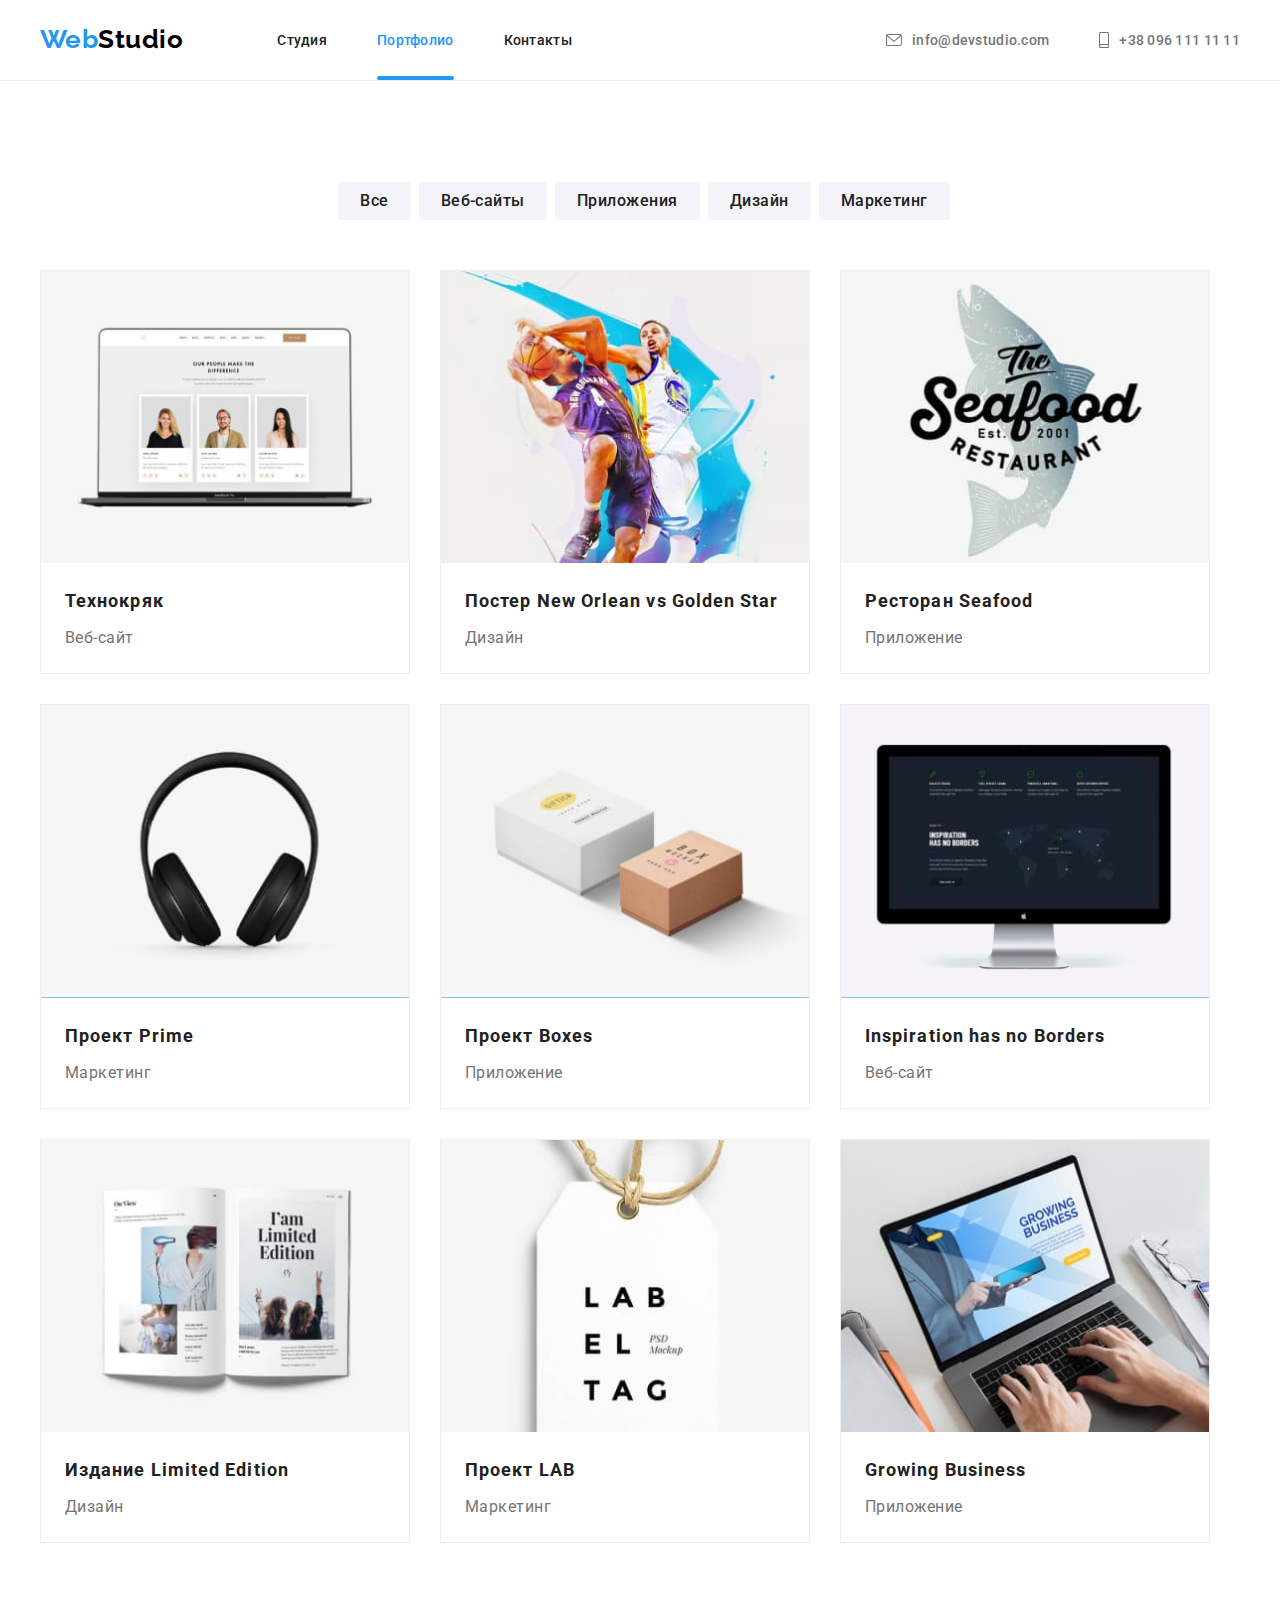
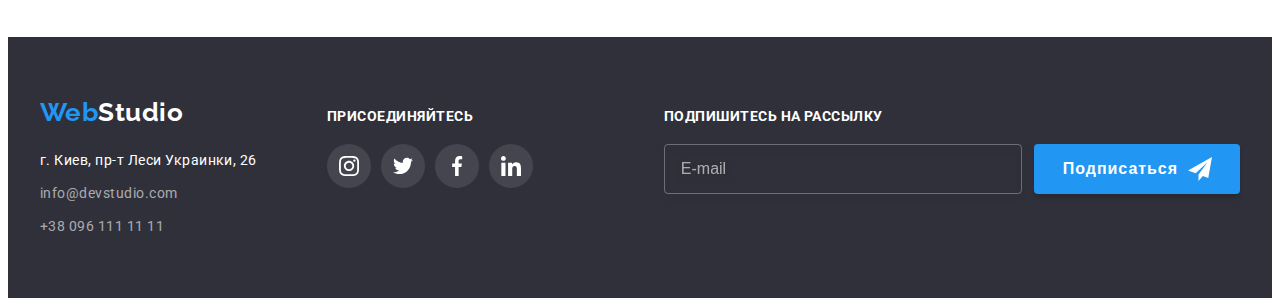
==== portfolio.html @ e5c1ce28 "Добавляют структуру из д/з 6" ====
<!DOCTYPE html>
<html lang="ru">
<head>
    <meta charset="UTF-8">
    <meta http-equiv="X-UA-Compatible" content="IE=edge">
    <meta name="viewport" content="width=device-width, initial-scale=1.0">
    <title>Портфолио</title>
    <link rel="preconnect" href="https://fonts.googleapis.com">
    <link rel="preconnect" href="https://fonts.gstatic.com" crossorigin>
    <link href="https://fonts.googleapis.com/css2?family=Raleway:wght@700&family=Roboto:wght@400;500;700;900&display=swap"
        rel="stylesheet">
    <link rel="stylesheet" href="https://cdnjs.cloudflare.com/ajax/libs/modern-normalize/1.1.0/modern-normalize.min.css"
        integrity="sha512-wpPYUAdjBVSE4KJnH1VR1HeZfpl1ub8YT/NKx4PuQ5NmX2tKuGu6U/JRp5y+Y8XG2tV+wKQpNHVUX03MfMFn9Q=="
        crossorigin="anonymous" referrerpolicy="no-referrer" />
    <link rel="stylesheet" href="./css/styles.css">   
</head>
<body>
    <!--Шапка Сайта-->
    <header class="page-header">
        <div class="container main-nav">
            <nav class="main-nav-list">
                <div class="logo-header-box"><a href="index.html" class="logo">Web<span
                            class="logo-header">Studio</span></a></div>
                <ul class="site-nav list">
                    <li class="item"><a href="./index.html" class="link">Студия</a></li>
                    <li class="item"><a href="./portfolio.html" class="link current">Портфолио</a></li>
                    <li class="item"><a href="#" class="link">Контакты</a></li>
                </ul>
            </nav>
                <ul class="header-contacts list">
                    <li class="item"><a href="mailto:info@devstudio.com" class="link">
                            <svg class="header-contacts-icon" width="16" height="12">
                                <use href="./images/icons.svg#icon-envelope"></use>
                            </svg>info@devstudio.com</a>
                    </li>
                    <li class="item"><a href="tel:+380961111111" class="link">
                            <svg class="header-contacts-icon" width="10" height="16">
                                <use href="./images/icons.svg#icon-smartphone"></use>
                            </svg>+38 096 111 11 11</a>
                    </li>
                </ul>
        </div>
    </header>
    <main>
        
        <section class="section potfolio">
            <div class="container">
                <h1 class="visually-hidden">Портфолио</h1>
                <!-- Фильтр -->
                <h2 class="visually-hidden" >Фильтр</h2>
                    <ul class="filters-list list">
                        <li class="item"><button type="button"  class="button primary">Все</button></li>
                        <li class="item"><button type="button"  class="button primary">Веб-сайты</button></li>
                        <li class="item"><button type="button"  class="button primary">Приложения</button></li>
                        <li class="item"><button type="button"  class="button primary">Дизайн</button></li>
                        <li class="item"><button type="button"  class="button primary">Маркетинг</button></li>
                    </ul>
                <!--Деятельность-->       
                <h2 class="activities-title visually-hidden">Направления деятельности</h2>
                    <ul class="activities-list list">
                    <li class="activities-item">
                        <a class="activities-item-link">
                            <div class="activities-wrap">
                                <img class="activities-item-img" src="./images/portfo1.jpg" 
                                    alt="Ноутбук с изображением троих людей" width="370">
                                <p class="activities-top-text">Технокряк это современная площадка распространения коронавируса. Компании используют эту платформу для цифрового
                                    шпионажа и атак на защищённые сервера конкурентов.</p>
                            </div>
                            <div class="item-box">
                                <h3 class="activities-item-title">Технокряк</h3>
                                <p class="activities-item-text">Веб-сайт</p>
                            </div>
                        </a>
                    </li>
                    <li class="activities-item">
                        <a class="activities-item-link">
                            <div class="activities-wrap">
                                <img class="activities-item-img" src="./images/portfo2.jpg" 
                                alt="Два игрока баскетбола" width="370">
                                <p class="activities-top-text">Технокряк это современная площадка распространения коронавируса. Компании используют эту платформу для цифрового
                                    шпионажа и атак на защищённые сервера конкурентов.</p>
                            </div>
                            <div class="item-box">
                                <h3 class="activities-item-title">Постер <span lang="en">New Orlean vs Golden Star</span></h3>
                                <p class="activities-item-text">Дизайн</p>
                            </div>
                        </a>
                    </li>
                    <li class="activities-item">
                        <a class="activities-item-link">
                            <div class="activities-wrap">
                                <img class="activities-item-img" src="./images/portfo3.jpg" 
                                alt="Логотип рыбного ресторана" width="370">
                                <p class="activities-top-text">Технокряк это современная площадка распространения коронавируса. Компании используют эту платформу для цифрового
                                    шпионажа и атак на защищённые сервера конкурентов.</p>
                            </div>
                            <div class="item-box">
                                <h3 class="activities-item-title">Ресторан <span lang="en">Seafood</span></h3>
                                <p class="activities-item-text">Приложение</p>
                            </div>
                        </a>
                    </li>
                    <li class="activities-item">
                        <a class="activities-item-link">
                            <div class="activities-wrap">
                                <img class="activities-item-img" src="./images/portfo4.jpg" 
                                alt="Наушники" width="370">
                                <p class="activities-top-text">Технокряк это современная площадка распространения коронавируса. Компании используют эту платформу для цифрового
                                    шпионажа и атак на защищённые сервера конкурентов.</p>
                            </div>
                            <div class="item-box">
                                <h3 class="activities-item-title">Проект <span lang="en">Prime</span></h3>
                                <p class="activities-item-text">Маркетинг</p>
                            </div>
                        </a>
                    </li>
                    <li class="activities-item">
                        <a class="activities-item-link">
                            <div class="activities-wrap">
                                <img class="activities-item-img" src="./images/portfo5.jpg" 
                                alt="Две коробки на столе" width="370">
                                <p class="activities-top-text">Технокряк это современная площадка распространения коронавируса. Компании используют эту платформу для цифрового
                                    шпионажа и атак на защищённые сервера конкурентов.</p>
                            </div>
                        <div class="item-box">
                            <h3 class="activities-item-title">Проект <span lang="en">Boxes</span></h3>
                                <p class="activities-item-text">Приложение</p>
                            </div>
                        </a>
                    </li>
                    <li class="activities-item">
                        <a class="activities-item-link">
                            <div class="activities-wrap">
                                <img class="activities-item-img" src="./images/portfo6.jpg" 
                                alt="Страничка сайта на мониторе" width="370">
                                <p class="activities-top-text">Технокряк это современная площадка распространения коронавируса. Компании используют эту платформу для цифрового
                                    шпионажа и атак на защищённые сервера конкурентов.</p>
                            </div>
                            <div class="item-box">
                                <h3 class="activities-item-title" lang="en">Inspiration has no Borders</h3>
                                <p class="activities-item-text">Веб-сайт</p>
                            </div>
                        </a>
                    </li>
                    <li class="activities-item">
                        <a class="activities-item-link">
                            <div class="activities-wrap">
                                <img class="activities-item-img" src="./images/portfo7.jpg" 
                                alt="Журнал в развороте" width="370">
                                <p class="activities-top-text">Технокряк это современная площадка распространения коронавируса. Компании используют эту платформу для цифрового
                                    шпионажа и атак на защищённые сервера конкурентов.</p>
                            </div>
                            <div class="item-box">
                                <h3 class="activities-item-title">Издание <span lang="en">Limited Edition</span></h3>
                                <p class="activities-item-text">Дизайн</p>
                            </div>
                        </a>
                    </li>
                    <li class="activities-item">
                        <a class="activities-item-link">
                            <div class="activities-wrap">
                                <img class="activities-item-img" src="./images/portfo8.jpg" 
                                alt="Изображение бирки с надписью" width="370">
                                <p class="activities-top-text">Технокряк это современная площадка распространения коронавируса. Компании используют эту платформу для цифрового
                                    шпионажа и атак на защищённые сервера конкурентов.</p>
                            </div>
                            <div class="item-box">
                                <h3 class="activities-item-title">Проект <span lang="en">LAB</span></h3>
                                <p class="activities-item-text">Маркетинг</p>
                            </div>
                        </a>
                    </li>
                    <li class="activities-item">
                        <a class="activities-item-link">
                            <div class="activities-wrap">
                                <img class="activities-item-img" src="./images/portfo9.jpg" 
                                alt="Ноутбук с картинкой рекламы приложения" width="370">
                                <p class="activities-top-text">Технокряк это современная площадка распространения коронавируса. Компании используют эту платформу для цифрового
                                    шпионажа и атак на защищённые сервера конкурентов.</p>
                            </div>
                            <div class="item-box">
                                <h3 class="activities-item-title" lang="en">Growing Business</h3>
                                <p class="activities-item-text">Приложение</p>
                            </div>
                        </a>
                    </li>        
                </ul>
            </div>
        </section>
    </main>
        <!--Подвал-->
            <footer class="footer">
                <div class="footer container">
                    <div class="footer-addres">
                        <div class="logo-footer-box">
                            <a href="./index.html" class="logo" lang="en">Web<span class="logo-footer">Studio</span></a>
                        </div>
                        <address class="addres-list">
                            <ul class="footer-contacts-list list">
                                <li class="footer-contacts-item">
                                    <a href="https://goo.gl/maps/nZHNvtM2P8FYW9ou6" class="contacts address" target="_blank"
                                        rel="noopener noreferrer">г. Киев, пр-т Леси Украинки, 26</a>
                                </li>
                                <li class="footer-contacts-item">
                                    <a href="mailto:info@devstudio.com" class="contacts link">info@devstudio.com</a>
                                </li>
                                <li class="footer-contacts-item">
                                    <a href="tel:+380961111111" class="contacts link">+38 096 111 11 11 </a>
                                </li>
                            </ul>
                        </address>
                    </div>
                    <div class="footer-socials">
                        <h3 class="footer-socials-title">присоединяйтесь</h3>
                        <ul class="footer-socials-list list">
                            <li class="footer-socials-item"><a href="" class="footer-socials-link">
                                    <svg class="footer-socials-icon" width="20" height="20">
                                        <use href="./images/icons.svg#icon-instagram"></use>
                                    </svg></a>
                            </li>
                            <li class="footer-socials-item"><a href="" class="footer-socials-link">
                                    <svg class="footer-socials-icon" width="20" height="20">
                                        <use href="./images/icons.svg#icon-twitter"></use>
                                    </svg></a>
                            </li>
                            <li class="footer-socials-item"><a href="" class="footer-socials-link">
                                    <svg class="footer-socials-icon" width="20" height="20">
                                        <use href="./images/icons.svg#icon-facebook"></use>
                                    </svg></a>
                            </li>
                            <li class="footer-socials-item"><a href="" class="footer-socials-link">
                                    <svg class="footer-socials-icon" width="20" height="20">
                                        <use href="./images/icons.svg#icon-linkedin"></use>
                                    </svg></a>
                            </li>            
                        </ul>
                    </div>
                    <!-- Подписка на рассылку -->
                    <form class="subscribe-form">
                        <b class="subscribe-title">Подпишитесь на рассылку</b>
                        <div class="subscribe-input-wrap">
                            <input type="email" name="subscribe-mail" class="subscribe-input" required id="subscribe-mail"
                                placeholder="E-mail">
                            <button type="submit" class="subscribe-submit">Подписаться
                                <svg class="subscribe-icon" width="24" height="24">
                                    <use href="./images/icons.svg#icon-icon-send"></use>
                                </svg>
                            </button>
                        </div>
                    </form>
                </div>           
            </footer>
        <script src="./js/modal.js"></script>
    </body>
    
    </html>
---- css/styles.css ----
:root {
  --primary-text-color: #757575;
  --secondary-text-color: #ffffff;
  --title-text-color: #212121;
  --akcent-text-color: #2196f3;
  --background-color-btn: #f5f4fa;
  --background-color-body: #ffffff;
  --background-color-hero: #c4c4c4;
  --background-color-footer: #2f303a;
  --background-color-wrap: rgba(33, 150, 243, 0.9);
  --socials-icons-color: #afb1b8;
  --team-card-shadows: 0px 1px 3px rgba(0, 0, 0, 0.12),
    0px 1px 1px rgba(0, 0, 0, 0.14), 0px 2px 1px rgba(0, 0, 0, 0.2);
  --filters-button-shadows: 0px 3px 1px rgba(0, 0, 0, 0.1),
    0px 1px 2px rgba(0, 0, 0, 0.08), 0px 2px 2px rgba(0, 0, 0, 0.12);
  --activities-card-shadows: 0px 4px 4px rgba(0, 0, 0, 0.25);
  --transition: 250ms cubic-bezier(0.4, 0, 0.2, 1);
}

p,
h1,
h2,
h3,
h4,
h5,
h6 {
  margin: 0;
}
ul {
  margin: 0;
  padding: 0;
}
img {
  display: block;
  max-width: 100%;
  height: auto;
}

/* ---------------Студия-------------- */
body {
  background-color: var(--background-color-body);
  color: var(--primary-text-color);
  font-family: "Roboto", sans-serif;
  letter-spacing: 0.03em;
  padding-top: 80px;
}

.list {
  list-style: none;
  padding: 0;
  margin: 0;
}
a {
  text-decoration: none;
}
.container {
  width: 1200px;
  padding-left: 15px;
  padding-right: 15px;
  margin-left: auto;
  margin-right: auto;
  /* outline: 2px solid red; */
}
.visually-hidden {
  position: absolute;
  white-space: nowrap;
  width: 1px;
  height: 1px;
  overflow: hidden;
  border: 0;
  padding: 0;
  clip: rect(0 0 0 0);
  clip-path: inset(50%);
  margin: -1px;
}

.button {
  display: inline-block;
  border: none;
  cursor: pointer;
  border-radius: 4px;
  text-align: center;
}

/* --------------Logo style------------- */
.logo {
  color: var(--akcent-text-color);
  font-family: "Raleway", sans-serif;
  font-weight: 700;
  font-size: 26px;
  line-height: calc(31 / 26);
}
.logo-header {
  color: rgba(0, 0, 0, 1);
}
.logo-footer {
  background-color: var(--background-color-footer);
  color: rgba(255, 255, 255, 1);
}

/*-------------- Header --------------*/
.page-header {
  position: fixed;
  width: 100%;
  top: 0;
  left: 0;
  min-height: 80px;
  background-color: var(--background-color-body);
  border-bottom-width: 1px;
  border-bottom-style: solid;
  border-bottom-color: #ececec;
  z-index: 99;
}
.logo-header-box {
  margin-right: auto;
  padding-top: 24px;
  padding-bottom: 25px;
}
/*-------------- Main-nav --------------*/
.main-nav-list {
  display: flex;
  margin-right: auto;
}
.main-nav {
  display: flex;
}

/*-------------- Site nav --------------*/
.site-nav {
  display: flex;
  margin-left: 94px;
}
/* .site-nav .item:not(:last-child) {
  margin-right: 50px;} */
.site-nav .item + .item {
  margin-left: 50px;
}
.site-nav .link {
  display: block;
  padding-top: 32px;
  padding-bottom: 32px;

  font-weight: 500;
  font-size: 14px;
  line-height: calc(16 / 14);
  letter-spacing: 0.02em;
  color: var(--title-text-color);

  transition: color var(--transition);
}

/*-------------- Contacts --------------*/
.header-contacts .link {
  display: flex;
  align-items: center;
  font-weight: 500;
  font-size: 14px;
  line-height: calc(16 / 14);
  letter-spacing: 0.02em;
  color: var(--primary-text-color);
  background-color: var(--background-color-body);

  transition: color var(--transition);
}
.link.current {
  color: var(--akcent-text-color);
  position: relative;
}
.current::after {
  content: "";
  width: 100%;
  height: 4px;
  position: absolute;
  background-color: var(--akcent-text-color);
  left: 0;
  bottom: 0;
  border-radius: 2px;

  transition: background-color var(--transition);
}

.header-contacts {
  display: flex;
  margin-left: auto;
  padding-top: 32px;
  padding-bottom: 32px;

  text-decoration: none;
}
.header-contacts .item + .item {
  margin-left: 50px;
}
.header-contacts-icon {
  display: flex;
  justify-content: center;
  fill: currentColor;
  margin-right: 10px;
}

.link:hover,
.link:focus {
  color: var(--akcent-text-color);
}

/*---------------- Hero ----------------*/
.hero.section {
  max-width: 1600px;
  min-height: 600px;
  margin-right: auto;
  margin-left: auto;
  padding-top: 200px;
  padding-bottom: 200px;
  background-image: linear-gradient(
      rgba(47, 48, 58, 0.4),
      rgba(47, 48, 58, 0.4)
    ),
    url("../images/hero.jpg");
  background-repeat: no-repeat;
  background-position: center;
  background-size: cover;
  background-color: var(--background-color-hero);
  text-align: center;
}
.hero-title {
  margin-top: 0;
  margin-bottom: 30px;
  font-weight: 900;
  font-size: 44px;
  line-height: calc(60 / 44);
  letter-spacing: 0.06em;
  text-transform: uppercase;
  color: var(--secondary-text-color);
}
.button.secondary {
  padding: 10px 32px;
  font-family: inherit;
  font-weight: 700;
  font-size: 16px;
  line-height: calc(30 / 16);
  letter-spacing: 0.06em;
  color: var(--secondary-text-color);
  background-color: var(--akcent-text-color);

  transition: color var(--transition), background-color var(--transition);
}

/*---------------- Button ----------------*/

.button.secondary:hover,
.button.secondary:focus {
  color: var(--secondary-text-color);
  background-color: #188ce8;
}

/*------------- Section ------------*/
.section {
  padding-top: 94px;
  padding-bottom: 94px;
  margin-left: auto;
  margin-right: auto;
}
.section.no-padding {
  padding-top: 0;
  padding-bottom: 0;
}
.section-title {
  margin-top: 0;
  margin-bottom: 50px;

  font-weight: 700;
  font-size: 36px;
  line-height: calc(42 / 36);
  text-align: center;
  color: var(--title-text-color);
}

/*------------------ Features -------------*/
.section.feature {
  padding-bottom: 0;
}
.feature-list {
  display: flex;
  flex-wrap: wrap;
  margin-top: 0;
}
.feature-item {
  width: 270px;
}
.feature-icon {
  display: flex;
  width: 270px;
  height: 120px;
  align-items: center;
  justify-content: center;
  background-color: var(--background-color-btn);
  margin-bottom: 30px;
}

/* .feature-list .item:not(:last-child) {
  margin-right: 30px;} */
.feature-list .feature-item + .feature-item {
  margin-left: 30px;
}
.feature-item-title {
  font-weight: 700;
  font-size: 14px;
  line-height: calc(16 / 14);
  text-transform: uppercase;
  color: var(--title-text-color);
}
.feature-item-text {
  padding-top: 10px;

  font-size: 14px;
  line-height: calc(24 / 14);
  color: var(--primary-text-color);
}

/*------------------- Work -----------------*/
.work-list {
  display: flex;
  flex-wrap: wrap;
}
.work-list .item {
  width: 370px;
  position: relative;
}
/* .work-list .item:not(:last-child) {
  margin-right: 30px;} */
.work-list .item + .item {
  margin-left: 30px;
}
.work-label {
  position: absolute;
  width: 100%;
  left: 0;
  bottom: 0;
  font-weight: 700;
  font-size: 14px;
  line-height: calc(16 / 14);
  text-align: center;
  text-transform: uppercase;
  padding-top: 27px;
  padding-bottom: 27px;

  color: var(--secondary-text-color);
  background-color: rgba(47, 48, 58, 0.8);
}
/*------------------- Team -----------------*/
.team.section {
  background-color: var(--background-color-btn);
}
.team-list {
  display: flex;
}
.team-item-title {
  margin-bottom: 10px;

  font-weight: 500;
  font-size: 16px;
  line-height: calc(19 / 16);
  text-align: center;
  color: var(--title-text-color);
}
.team-item-text {
  margin-bottom: 16px;
  font-size: 16px;
  line-height: calc(19 / 16);
  text-align: center;
  color: var(--primary-text-color);
}
.team-list .item {
  width: 270px;

  background-color: var(--background-color-body);
}
.team-list .item + .item {
  margin-left: 30px;
}
.item-content {
  padding-top: 30px;
  padding-bottom: 30px;
  box-shadow: var(--team-card-shadows);
  border-radius: 0px 0px 4px 4px;
}
.team-socials-list {
  display: flex;
  justify-content: center;
}
.team-socials-link {
  width: 44px;
  height: 44px;
  background-color: var(--background-color-body);
  border-radius: 50%;
  display: flex;
  align-items: center;
  justify-content: center;
  color: var(--socials-icons-color);

  transition: color var(--transition), background-color var(--transition);
}
.team-socials-icon {
  fill: currentColor;
}

.team-socials-link:hover,
.team-socials-link:focus {
  background-color: var(--akcent-text-color);
  color: var(--secondary-text-color);
}

.team-socials-item + .team-socials-item {
  margin-left: 10px;
}

/*----------------- Customers -------------*/
.customers-list {
  display: flex;
  justify-content: center;
  fill: var(--socials-icons-color);
}
.customers-link {
  width: 170px;
  height: 92px;
  box-sizing: border-box;
  border-radius: 4px;
  display: flex;
  align-items: center;
  justify-content: center;
  border: 1px solid var(--socials-icons-color);
  color: var(--socials-icons-color);

  transition: color var(--transition), border var(--transition);
}
.customers-icon {
  fill: currentColor;
}
.customers-link:hover,
.customers-link:focus {
  color: var(--akcent-text-color);
  border-color: var(--akcent-text-color);
}
.customers-item:not(:last-child) {
  margin-right: 30px;
}

/*------------------ Footer ---------------*/
.footer {
  margin-right: auto;
  margin-left: auto;
  background-color: var(--background-color-footer);
}
.footer.container {
  display: flex;
  align-items: baseline;
  padding-top: 60px;
  padding-bottom: 60px;
}
.logo-footer-box {
  margin-bottom: 20px;
}
.footer-contacts-list {
  display: flex;
  flex-direction: column;
  margin-right: auto;
  font-style: normal;
  font-size: 14px;
  line-height: calc(24 / 14);
  text-decoration: none;
}
.footer-contacts-item:not(:last-child) {
  margin-bottom: 9px;
}
.contacts.address {
  color: var(--secondary-text-color);
}
.contacts.link {
  transition: color var(--transition);
}
.contacts {
  color: rgba(255, 255, 255, 0.6);
}

/*---------------Footer socials-----------------*/

.footer-socials {
  flex-direction: column;
  align-items: center;
  justify-content: center;
  margin-left: 70px;
}
.footer-socials-title {
  font-weight: 700;
  font-size: 14px;
  line-height: calc(16 / 14);
  text-transform: uppercase;
  color: var(--secondary-text-color);
  margin-bottom: 20px;
}
.footer-socials-list {
  display: flex;
  align-items: center;
  justify-content: center;
}
.footer-socials-link {
  width: 44px;
  height: 44px;
  background-color: rgba(255, 255, 255, 0.1);
  border-radius: 50%;
  display: flex;
  align-items: center;
  justify-content: center;

  transition: background-color var(--transition);
}
.footer-socials-icon {
  fill: var(--secondary-text-color);
}
.footer-socials-link:hover,
.footer-socials-link:focus {
  background-color: var(--akcent-text-color);
}
.footer-socials-item:not(:last-child) {
  margin-right: 10px;
}
/*---------------Footer subscribe-----------------*/
.subscribe-form {
  margin-left: auto;
}
.subscribe-title {
  display: flex;
  font-weight: 700;
  font-size: 14px;
  line-height: calc(16 / 14);
  text-transform: uppercase;
  color: var(--secondary-text-color);
  margin-bottom: 20px;
}
.subscribe-input-wrap {
  display: flex;
  flex-direction: row;
}
.subscribe-input {
  width: 358px;
  height: 50px;
  font-size: 16px;
  line-height: calc(20 / 16);
  color: rgba(255, 255, 255, 0.6);
  background-color: transparent;
  border: 1px solid rgba(255, 255, 255, 0.3);
  box-sizing: border-box;
  filter: drop-shadow(0px 4px 4px rgba(0, 0, 0, 0.15));
  border-radius: 4px;
  outline: none;
  padding: 15px 16px;
  transition: border-color var(--transition);
}
.subscribe-input:focus {
  border-color: var(--akcent-text-color);
}
.subscribe-input::placeholder {
  font-size: 16px;
  line-height: calc(20 / 16);
  color: rgba(255, 255, 255, 0.6);
}
.subscribe-submit {
  display: flex;
  flex-direction: row;
  padding: 10px 28px 10px 29px;
  height: 50px;
  font-weight: 700;
  font-size: 16px;
  line-height: calc(30 / 16);
  letter-spacing: 0.06em;
  color: var(--secondary-text-color);
  background-color: var(--akcent-text-color);
  box-shadow: 0px 4px 4px rgba(0, 0, 0, 0.15);
  border: none;
  border-radius: 4px;
  margin-left: 12px;
  cursor: pointer;
  transition: background-color var(--transition);
  align-items: center;
  text-align: center;
}
.subscribe-submit:hover,
.subscribe-submit:focus {
  background-color: #188ce8;
}
.subscribe-icon {
  margin-left: 10px;
}

/*-------------- Модальное окно ---------------*/
.backdrop {
  width: 100vw;
  height: 100vh;
  background-color: rgba(0, 0, 0, 0.2);
  position: fixed;
  top: 0;
  opacity: 1;
  transition: opacity 500ms, visibility 500ms;
}
.is-hidden {
  opacity: 0;
  pointer-events: none;
  visibility: hidden;
}
.backdrop.is-hidden .modal {
  transform: rotate(-300deg) scale(0.5);
}
.modal {
  width: 528px;
  min-height: 581px;
  background-color: var(--background-color-body);
  box-shadow: 0px 1px 3px rgba(0, 0, 0, 0.12), 0px 1px 1px rgba(0, 0, 0, 0.14),
    0px 2px 1px rgba(0, 0, 0, 0.2);
  border-radius: 4px;
  padding: 40px;
  position: absolute;
  top: 50%;
  left: 50%;
  transform: translate(-50%, -50%) rotate(0) scale(1);
  transition: transform 500ms;
}
.modal-close-btn {
  display: flex;
  top: 8px;
  right: 8px;
  width: 30px;
  height: 30px;
  border-radius: 50%;
  border: 1px solid rgba(0, 0, 0, 0.1);
  box-sizing: border-box;
  padding: 0;
  background-color: var(--background-color-body);
  position: absolute;
  justify-content: center;
  align-items: center;
  cursor: pointer;
  transition: color var(--transition);
}
.modal-close-svg {
  transition: fill var(--transition);
}
.modal-close-svg:hover,
.modal-close-svg:hover {
  fill: var(--akcent-text-color);
}
.modal-title {
  font-weight: 700;
  font-size: 20px;
  line-height: calc(23 / 20);
  text-align: center;
  margin-bottom: 12px;

  color: var(--title-text-color);
}

.modal-input-wrap {
  position: relative;
}
.form-field {
  margin-bottom: 10px;
}
.modal-input {
  width: 100%;
  height: 40px;
  left: 576px;
  top: 450px;
  padding-left: 30px;
  outline: none;
  border: 1px solid rgba(33, 33, 33, 0.2);
  box-sizing: border-box;
  border-radius: 4px;
  cursor: pointer;
  transition: border-color var(--transition);
}
.modal-input:focus,
.modal-text:focus {
  border-color: var(--akcent-text-color);
}
.modal-input:focus + .modal-icon {
  fill: var(--akcent-text-color);
}
.modal-icon {
  position: absolute;
  left: 12px;
  top: 50%;
  transform: translateY(-50%);
  transition: color var(--transition);
}
.modal-label {
  font-size: 12px;
  line-height: calc(14 / 12);
  letter-spacing: 0.01em;
  margin-bottom: 4px;
  display: block;

  color: var(--primary-text-color);
}
.modal-text {
  width: 100%;
  height: 138px;
  border: 1px solid rgba(33, 33, 33, 0.2);
  box-sizing: border-box;
  border-radius: 4px;
  padding: 12px 16px;
  font-size: 12px;
  line-height: calc(14 / 12);
  letter-spacing: 0.01em;
  color: rgba(117, 117, 117, 0.5);
  resize: none;
  outline: none;
  cursor: pointer;
  transition: border-color var(--transition);
}
.modal-text::placeholder {
  font-size: 12px;
  line-height: calc(14 / 12);
  letter-spacing: 0.01em;
  color: rgba(117, 117, 117, 0.5);
}
.modal-checkbox-text-content {
  display: flex;
  margin-bottom: 30px;
}

.modal-checkbox-text {
  font-size: 14px;
  line-height: calc(24 / 14);
  color: var(--primary-text-color);
  display: flex;
  align-items: center;
  justify-content: center;
}
.modal-checkbox-text span {
  width: 16px;
  height: 15px;
  border: 2px solid var(--title-text-color);
  border-radius: 2px;
  margin-right: 7px;
  display: flex;
  align-items: center;
  justify-content: center;
}
.modal-checkbox-icon {
  fill: transparent;
}
.modal-checkbox:checked + .modal-checkbox-text span {
  background-color: var(--akcent-text-color);
  border: none;
}
.modal-checkbox:checked + .modal-checkbox-text svg {
  fill: var(--secondary-text-color);
}
.modal-checkbox-link {
  font-size: 14px;
  line-height: calc(24 / 14);
  color: var(--akcent-text-color);
  text-decoration: underline;
  display: flex;
  align-items: center;
  justify-content: center;
}

.modal-submit {
  display: block;
  font-weight: 700;
  font-size: 16px;
  line-height: calc(30 / 16);
  letter-spacing: 0.06em;
  padding: 10px 55px;
  color: var(--secondary-text-color);
  background: var(--akcent-text-color);
  box-shadow: 0px 4px 4px rgba(0, 0, 0, 0.15);
  border: none;
  border-radius: 4px;
  margin-right: auto;
  margin-left: auto;
  cursor: pointer;
  text-align: center;
  transition: background-color var(--transition);
}
.modal-submit:hover,
.modal-submit:focus {
  background-color: #188ce8;
}

/*---------------- Портфолио ------------------*/

/*----------------- Фильтры -------------------*/
.filters-list {
  display: flex;
  margin-bottom: 50px;
  margin-left: auto;
  margin-right: auto;
  justify-content: center;
}
.filters-list .item {
  display: flex;
  margin-left: 8px;
}

.button.primary {
  padding: 6px 22px;
  font-family: inherit;
  font-weight: 500;
  font-size: 16px;
  line-height: calc(26 / 16);
  letter-spacing: 0.03em;
  background-color: var(--background-color-btn);
  color: var(--title-text-color);

  transition: color var(--transition), background-color var(--transition),
    box-shadow var(--transition);
}
.button.primary:hover,
.button.primary:focus {
  background-color: var(--akcent-text-color);
  color: var(--secondary-text-color);
  box-shadow: var(--filters-button-shadows);
}
/*--------- Направления деятельности --------*/
.activities-list {
  display: flex;
  flex-wrap: wrap;
}
.activities-list .activities-item {
  width: 370px;
  margin-right: 30px;
  margin-bottom: 30px;
  background: #ffffff;
  border: 1px solid #eeeeee;
  box-sizing: border-box;
}
.activities-list .activities-item:nth-child(3n) {
  margin-right: 0;
}
.activities-list .activities-item:nth-last-child(-n + 3) {
  margin-bottom: 0;
}
/* ---------Альтернатива обнуления --------*/
/* .activities-list .item:not(:nth-child(3n)) {
  margin-right: 30px;
}
.activities-list .item:not(:nth-last-child(-n + 3)) {
  margin-bottom: 30px;
} */
.activities-item-link {
  display: block;

  transition: box-shadow var(--transition);
}
.activities-wrap {
  position: relative;
  overflow: hidden;
}
.activities-top-text {
  position: absolute;
  left: 0;
  bottom: 0;
  font-size: 18px;
  line-height: calc(28 / 18);
  padding: 63px 24px;
  color: var(--secondary-text-color);
  background-color: var(--background-color-wrap);

  height: 100%;
  transform: translateY(100%);
  transition: transform 250ms linear;
}
.activities-item-link:hover .activities-top-text {
  transform: translateY(0%);
}

.activities-item-link:hover,
.activities-item-link:focus {
  box-shadow: var(--activities-card-shadows);
}
.activities-item-title {
  margin-bottom: 4px;

  font-weight: 700;
  font-size: 18px;
  line-height: calc(36 / 18);
  letter-spacing: 0.06em;
  color: var(--title-text-color);
}
.activities-item-text {
  font-size: 16px;
  line-height: calc(30 / 16);
  color: var(--primary-text-color);
}
.item-box {
  padding: 20px 24px;
}
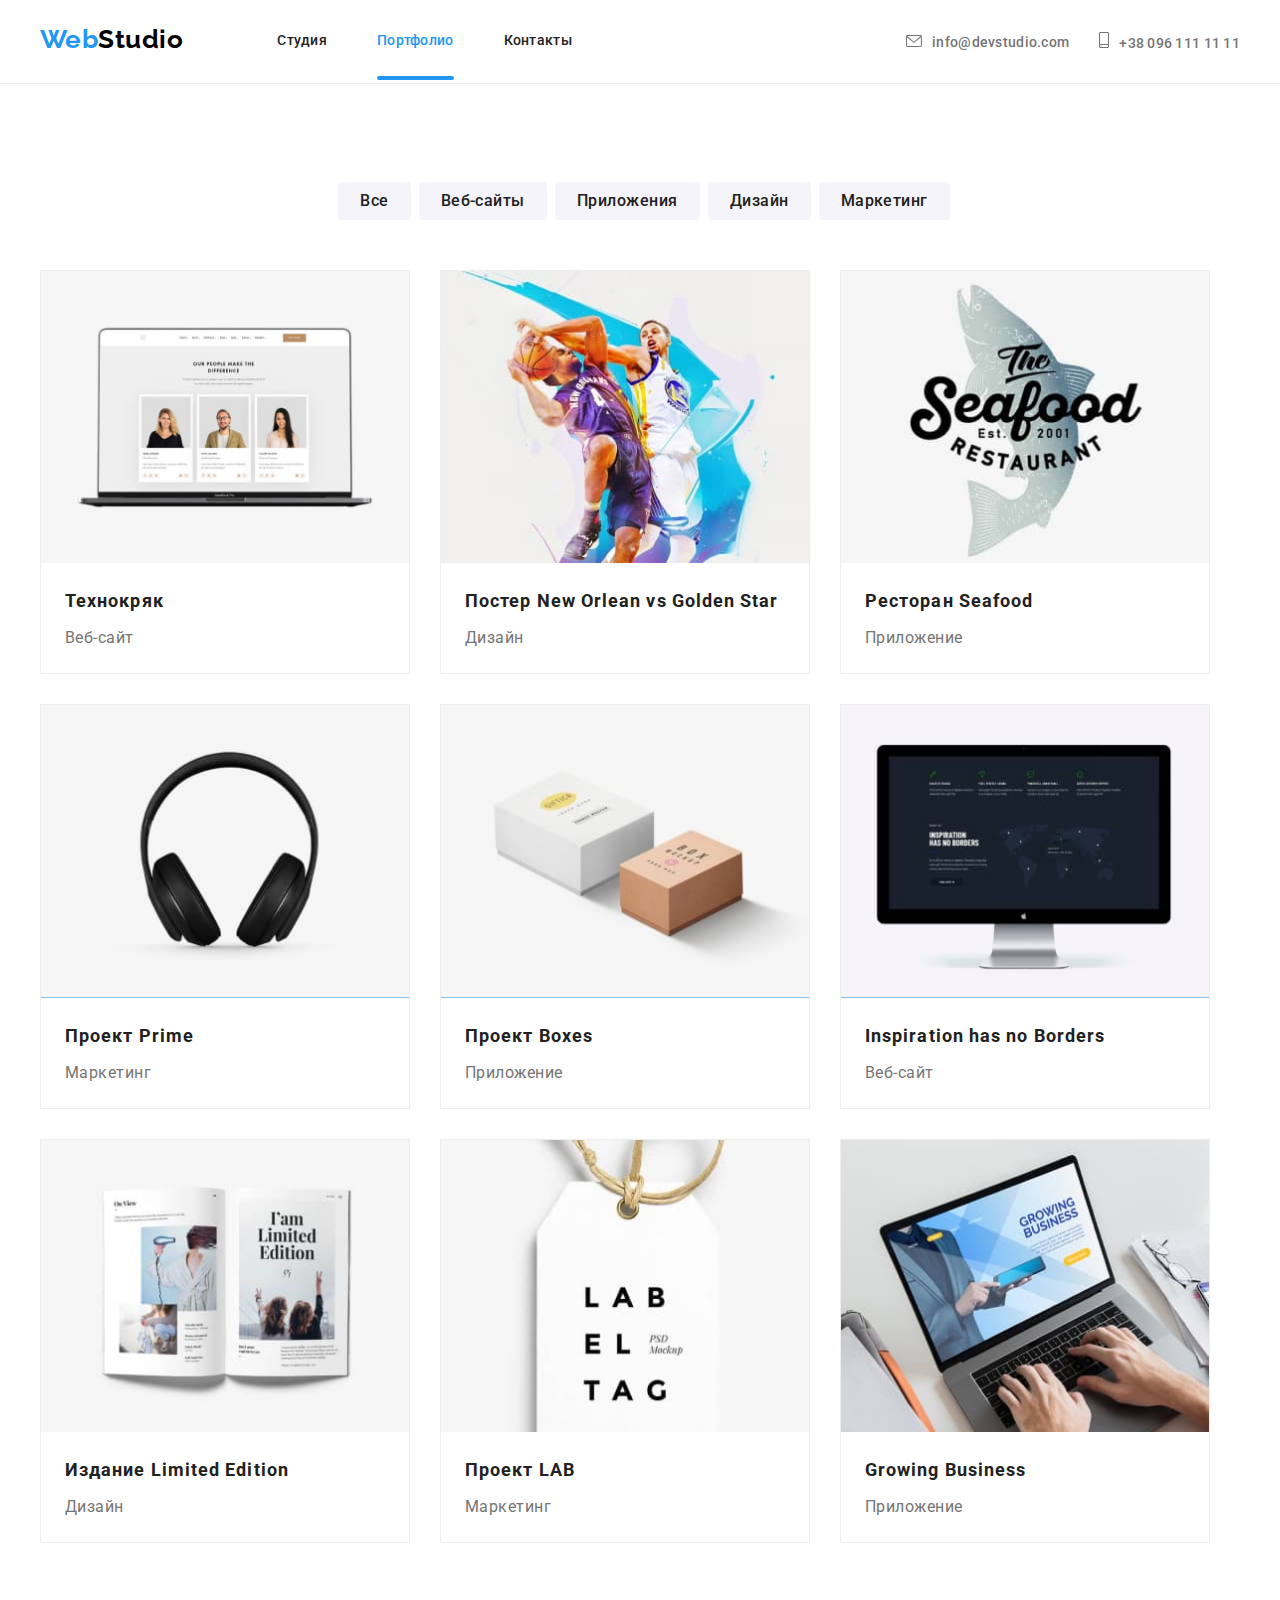
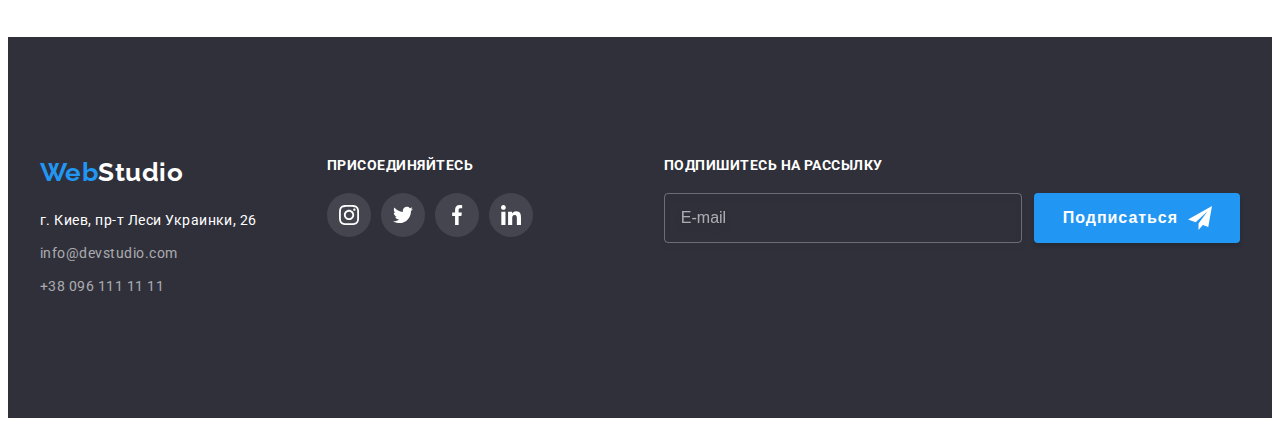
==== commit 08d31877: "Добавляет разметку по БЭМ" ====
--- a/portfolio.html
+++ b/portfolio.html
@@ -12,33 +12,33 @@
     <link rel="stylesheet" href="https://cdnjs.cloudflare.com/ajax/libs/modern-normalize/1.1.0/modern-normalize.min.css"
         integrity="sha512-wpPYUAdjBVSE4KJnH1VR1HeZfpl1ub8YT/NKx4PuQ5NmX2tKuGu6U/JRp5y+Y8XG2tV+wKQpNHVUX03MfMFn9Q=="
         crossorigin="anonymous" referrerpolicy="no-referrer" />
-    <link rel="stylesheet" href="./css/styles.css">   
+    <link rel="stylesheet" href="./css/main.css">
 </head>
 <body>
     <!--Шапка Сайта-->
     <header class="page-header">
-        <div class="container main-nav">
-            <nav class="main-nav-list">
-                <div class="logo-header-box"><a href="index.html" class="logo">Web<span
-                            class="logo-header">Studio</span></a></div>
-                <ul class="site-nav list">
-                    <li class="item"><a href="./index.html" class="link">Студия</a></li>
-                    <li class="item"><a href="./portfolio.html" class="link current">Портфолио</a></li>
-                    <li class="item"><a href="#" class="link">Контакты</a></li>
+        <div class="container header">
+            <nav class="nav">
+                <div class="logo"><a href="index.html" class="logo__item">Web<span class="logo__black">Studio</span></a>
+                </div>
+                <ul class="nav-list">
+                    <li class="nav__item"><a href="./index.html" class="nav__link">Студия</a></li>
+                    <li class="nav__item"><a href="./portfolio.html" class="nav__link current">Портфолио</a></li>
+                    <li class="nav__item"><a href="#" class="nav__link">Контакты</a></li>
                 </ul>
             </nav>
-                <ul class="header-contacts list">
-                    <li class="item"><a href="mailto:info@devstudio.com" class="link">
-                            <svg class="header-contacts-icon" width="16" height="12">
-                                <use href="./images/icons.svg#icon-envelope"></use>
-                            </svg>info@devstudio.com</a>
-                    </li>
-                    <li class="item"><a href="tel:+380961111111" class="link">
-                            <svg class="header-contacts-icon" width="10" height="16">
-                                <use href="./images/icons.svg#icon-smartphone"></use>
-                            </svg>+38 096 111 11 11</a>
-                    </li>
-                </ul>
+            <ul class="contacts">
+                <li class="contacts__item"><a href="mailto:info@devstudio.com" class="contacts__link">
+                        <svg class="contacts__icon" width="16" height="12">
+                            <use href="./images/icons.svg#icon-envelope"></use>
+                        </svg>info@devstudio.com</a>
+                </li>
+                <li class="contacts__item"><a href="tel:+380961111111" class="contacts__link">
+                        <svg class="contacts__icon" width="10" height="16">
+                            <use href="./images/icons.svg#icon-smartphone"></use>
+                        </svg>+38 096 111 11 11</a>
+                </li>
+            </ul>
         </div>
     </header>
     <main>
@@ -48,139 +48,139 @@
                 <h1 class="visually-hidden">Портфолио</h1>
                 <!-- Фильтр -->
                 <h2 class="visually-hidden" >Фильтр</h2>
-                    <ul class="filters-list list">
-                        <li class="item"><button type="button"  class="button primary">Все</button></li>
-                        <li class="item"><button type="button"  class="button primary">Веб-сайты</button></li>
-                        <li class="item"><button type="button"  class="button primary">Приложения</button></li>
-                        <li class="item"><button type="button"  class="button primary">Дизайн</button></li>
-                        <li class="item"><button type="button"  class="button primary">Маркетинг</button></li>
+                    <ul class="filters-list">
+                        <li class="filters-list__item"><button type="button"  class="button primary">Все</button></li>
+                        <li class="filters-list__item"><button type="button"  class="button primary">Веб-сайты</button></li>
+                        <li class="filters-list__item"><button type="button"  class="button primary">Приложения</button></li>
+                        <li class="filters-list__item"><button type="button"  class="button primary">Дизайн</button></li>
+                        <li class="filters-list__item"><button type="button"  class="button primary">Маркетинг</button></li>
                     </ul>
                 <!--Деятельность-->       
-                <h2 class="activities-title visually-hidden">Направления деятельности</h2>
-                    <ul class="activities-list list">
-                    <li class="activities-item">
-                        <a class="activities-item-link">
-                            <div class="activities-wrap">
-                                <img class="activities-item-img" src="./images/portfo1.jpg" 
+                <h2 class="products-title visually-hidden">Направления деятельности</h2>
+                    <ul class="products-list">
+                    <li class="products-item">
+                        <a class="products-item__link">
+                            <div class="products-item__wrap">
+                                <img class="products-item__img" src="./images/portfo1.jpg" 
                                     alt="Ноутбук с изображением троих людей" width="370">
-                                <p class="activities-top-text">Технокряк это современная площадка распространения коронавируса. Компании используют эту платформу для цифрового
-                                    шпионажа и атак на защищённые сервера конкурентов.</p>
-                            </div>
-                            <div class="item-box">
-                                <h3 class="activities-item-title">Технокряк</h3>
-                                <p class="activities-item-text">Веб-сайт</p>
-                            </div>
-                        </a>
-                    </li>
-                    <li class="activities-item">
-                        <a class="activities-item-link">
-                            <div class="activities-wrap">
-                                <img class="activities-item-img" src="./images/portfo2.jpg" 
+                                <p class="products-item__article">Технокряк это современная площадка распространения коронавируса. Компании используют эту платформу для цифрового
+                                    шпионажа и атак на защищённые сервера конкурентов.</p>
+                            </div>
+                            <div class="products-item__box">
+                                <h3 class="products-item__title">Технокряк</h3>
+                                <p class="products-item__text">Веб-сайт</p>
+                            </div>
+                        </a>
+                    </li>
+                    <li class="products-item">
+                        <a class="products-item__link">
+                            <div class="products-item__wrap">
+                                <img class="products-item__img" src="./images/portfo2.jpg" 
                                 alt="Два игрока баскетбола" width="370">
-                                <p class="activities-top-text">Технокряк это современная площадка распространения коронавируса. Компании используют эту платформу для цифрового
-                                    шпионажа и атак на защищённые сервера конкурентов.</p>
-                            </div>
-                            <div class="item-box">
-                                <h3 class="activities-item-title">Постер <span lang="en">New Orlean vs Golden Star</span></h3>
-                                <p class="activities-item-text">Дизайн</p>
-                            </div>
-                        </a>
-                    </li>
-                    <li class="activities-item">
-                        <a class="activities-item-link">
-                            <div class="activities-wrap">
-                                <img class="activities-item-img" src="./images/portfo3.jpg" 
+                                <p class="products-item__article">Технокряк это современная площадка распространения коронавируса. Компании используют эту платформу для цифрового
+                                    шпионажа и атак на защищённые сервера конкурентов.</p>
+                            </div>
+                            <div class="products-item__box">
+                                <h3 class="products-item__title">Постер <span lang="en">New Orlean vs Golden Star</span></h3>
+                                <p class="products-item__text">Дизайн</p>
+                            </div>
+                        </a>
+                    </li>
+                    <li class="products-item">
+                        <a class="products-item__link">
+                            <div class="products-item__wrap">
+                                <img class="products-item__img" src="./images/portfo3.jpg" 
                                 alt="Логотип рыбного ресторана" width="370">
-                                <p class="activities-top-text">Технокряк это современная площадка распространения коронавируса. Компании используют эту платформу для цифрового
-                                    шпионажа и атак на защищённые сервера конкурентов.</p>
-                            </div>
-                            <div class="item-box">
-                                <h3 class="activities-item-title">Ресторан <span lang="en">Seafood</span></h3>
-                                <p class="activities-item-text">Приложение</p>
-                            </div>
-                        </a>
-                    </li>
-                    <li class="activities-item">
-                        <a class="activities-item-link">
-                            <div class="activities-wrap">
-                                <img class="activities-item-img" src="./images/portfo4.jpg" 
+                                <p class="products-item__article">Технокряк это современная площадка распространения коронавируса. Компании используют эту платформу для цифрового
+                                    шпионажа и атак на защищённые сервера конкурентов.</p>
+                            </div>
+                            <div class="products-item__box">
+                                <h3 class="products-item__title">Ресторан <span lang="en">Seafood</span></h3>
+                                <p class="products-item__text">Приложение</p>
+                            </div>
+                        </a>
+                    </li>
+                    <li class="products-item">
+                        <a class="products-item__link">
+                            <div class="products-item__wrap">
+                                <img class="products-item__img" src="./images/portfo4.jpg" 
                                 alt="Наушники" width="370">
-                                <p class="activities-top-text">Технокряк это современная площадка распространения коронавируса. Компании используют эту платформу для цифрового
-                                    шпионажа и атак на защищённые сервера конкурентов.</p>
-                            </div>
-                            <div class="item-box">
-                                <h3 class="activities-item-title">Проект <span lang="en">Prime</span></h3>
-                                <p class="activities-item-text">Маркетинг</p>
-                            </div>
-                        </a>
-                    </li>
-                    <li class="activities-item">
-                        <a class="activities-item-link">
-                            <div class="activities-wrap">
-                                <img class="activities-item-img" src="./images/portfo5.jpg" 
+                                <p class="products-item__article">Технокряк это современная площадка распространения коронавируса. Компании используют эту платформу для цифрового
+                                    шпионажа и атак на защищённые сервера конкурентов.</p>
+                            </div>
+                            <div class="products-item__box">
+                                <h3 class="products-item__title">Проект <span lang="en">Prime</span></h3>
+                                <p class="products-item__text">Маркетинг</p>
+                            </div>
+                        </a>
+                    </li>
+                    <li class="products-item">
+                        <a class="products-item__link">
+                            <div class="products-item__wrap">
+                                <img class="products-item__img" src="./images/portfo5.jpg" 
                                 alt="Две коробки на столе" width="370">
-                                <p class="activities-top-text">Технокряк это современная площадка распространения коронавируса. Компании используют эту платформу для цифрового
-                                    шпионажа и атак на защищённые сервера конкурентов.</p>
-                            </div>
-                        <div class="item-box">
-                            <h3 class="activities-item-title">Проект <span lang="en">Boxes</span></h3>
-                                <p class="activities-item-text">Приложение</p>
-                            </div>
-                        </a>
-                    </li>
-                    <li class="activities-item">
-                        <a class="activities-item-link">
-                            <div class="activities-wrap">
-                                <img class="activities-item-img" src="./images/portfo6.jpg" 
+                                <p class="products-item__article">Технокряк это современная площадка распространения коронавируса. Компании используют эту платформу для цифрового
+                                    шпионажа и атак на защищённые сервера конкурентов.</p>
+                            </div>
+                        <div class="products-item__box">
+                            <h3 class="products-item__title">Проект <span lang="en">Boxes</span></h3>
+                                <p class="products-item__text">Приложение</p>
+                            </div>
+                        </a>
+                    </li>
+                    <li class="products-item">
+                        <a class="products-item__link">
+                            <div class="products-item__wrap">
+                                <img class="products-item__img" src="./images/portfo6.jpg" 
                                 alt="Страничка сайта на мониторе" width="370">
-                                <p class="activities-top-text">Технокряк это современная площадка распространения коронавируса. Компании используют эту платформу для цифрового
-                                    шпионажа и атак на защищённые сервера конкурентов.</p>
-                            </div>
-                            <div class="item-box">
-                                <h3 class="activities-item-title" lang="en">Inspiration has no Borders</h3>
-                                <p class="activities-item-text">Веб-сайт</p>
-                            </div>
-                        </a>
-                    </li>
-                    <li class="activities-item">
-                        <a class="activities-item-link">
-                            <div class="activities-wrap">
-                                <img class="activities-item-img" src="./images/portfo7.jpg" 
+                                <p class="products-item__article">Технокряк это современная площадка распространения коронавируса. Компании используют эту платформу для цифрового
+                                    шпионажа и атак на защищённые сервера конкурентов.</p>
+                            </div>
+                            <div class="products-item__box">
+                                <h3 class="products-item__title" lang="en">Inspiration has no Borders</h3>
+                                <p class="products-item__text">Веб-сайт</p>
+                            </div>
+                        </a>
+                    </li>
+                    <li class="products-item">
+                        <a class="products-item__link">
+                            <div class="products-item__wrap">
+                                <img class="products-item__img" src="./images/portfo7.jpg" 
                                 alt="Журнал в развороте" width="370">
-                                <p class="activities-top-text">Технокряк это современная площадка распространения коронавируса. Компании используют эту платформу для цифрового
-                                    шпионажа и атак на защищённые сервера конкурентов.</p>
-                            </div>
-                            <div class="item-box">
-                                <h3 class="activities-item-title">Издание <span lang="en">Limited Edition</span></h3>
-                                <p class="activities-item-text">Дизайн</p>
-                            </div>
-                        </a>
-                    </li>
-                    <li class="activities-item">
-                        <a class="activities-item-link">
-                            <div class="activities-wrap">
-                                <img class="activities-item-img" src="./images/portfo8.jpg" 
+                                <p class="products-item__article">Технокряк это современная площадка распространения коронавируса. Компании используют эту платформу для цифрового
+                                    шпионажа и атак на защищённые сервера конкурентов.</p>
+                            </div>
+                            <div class="products-item__box">
+                                <h3 class="products-item__title">Издание <span lang="en">Limited Edition</span></h3>
+                                <p class="products-item__text">Дизайн</p>
+                            </div>
+                        </a>
+                    </li>
+                    <li class="products-item">
+                        <a class="products-item__link">
+                            <div class="products-item__wrap">
+                                <img class="products-item__img" src="./images/portfo8.jpg" 
                                 alt="Изображение бирки с надписью" width="370">
-                                <p class="activities-top-text">Технокряк это современная площадка распространения коронавируса. Компании используют эту платформу для цифрового
-                                    шпионажа и атак на защищённые сервера конкурентов.</p>
-                            </div>
-                            <div class="item-box">
-                                <h3 class="activities-item-title">Проект <span lang="en">LAB</span></h3>
-                                <p class="activities-item-text">Маркетинг</p>
-                            </div>
-                        </a>
-                    </li>
-                    <li class="activities-item">
-                        <a class="activities-item-link">
-                            <div class="activities-wrap">
-                                <img class="activities-item-img" src="./images/portfo9.jpg" 
+                                <p class="products-item__article">Технокряк это современная площадка распространения коронавируса. Компании используют эту платформу для цифрового
+                                    шпионажа и атак на защищённые сервера конкурентов.</p>
+                            </div>
+                            <div class="products-item__box">
+                                <h3 class="products-item__title">Проект <span lang="en">LAB</span></h3>
+                                <p class="products-item__text">Маркетинг</p>
+                            </div>
+                        </a>
+                    </li>
+                    <li class="products-item">
+                        <a class="products-item__link">
+                            <div class="products-item__wrap">
+                                <img class="products-item__img" src="./images/portfo9.jpg" 
                                 alt="Ноутбук с картинкой рекламы приложения" width="370">
-                                <p class="activities-top-text">Технокряк это современная площадка распространения коронавируса. Компании используют эту платформу для цифрового
-                                    шпионажа и атак на защищённые сервера конкурентов.</p>
-                            </div>
-                            <div class="item-box">
-                                <h3 class="activities-item-title" lang="en">Growing Business</h3>
-                                <p class="activities-item-text">Приложение</p>
+                                <p class="products-item__article">Технокряк это современная площадка распространения коронавируса. Компании используют эту платформу для цифрового
+                                    шпионажа и атак на защищённые сервера конкурентов.</p>
+                            </div>
+                            <div class="products-item__box">
+                                <h3 class="products-item__title" lang="en">Growing Business</h3>
+                                <p class="products-item__text">Приложение</p>
                             </div>
                         </a>
                     </li>        
@@ -189,67 +189,68 @@
         </section>
     </main>
         <!--Подвал-->
-            <footer class="footer">
-                <div class="footer container">
-                    <div class="footer-addres">
-                        <div class="logo-footer-box">
-                            <a href="./index.html" class="logo" lang="en">Web<span class="logo-footer">Studio</span></a>
-                        </div>
-                        <address class="addres-list">
-                            <ul class="footer-contacts-list list">
-                                <li class="footer-contacts-item">
-                                    <a href="https://goo.gl/maps/nZHNvtM2P8FYW9ou6" class="contacts address" target="_blank"
-                                        rel="noopener noreferrer">г. Киев, пр-т Леси Украинки, 26</a>
-                                </li>
-                                <li class="footer-contacts-item">
-                                    <a href="mailto:info@devstudio.com" class="contacts link">info@devstudio.com</a>
-                                </li>
-                                <li class="footer-contacts-item">
-                                    <a href="tel:+380961111111" class="contacts link">+38 096 111 11 11 </a>
-                                </li>
-                            </ul>
-                        </address>
+        <footer class="footer">
+            <div class="footer container">
+                <div class="footer-address">
+                    <div class="logo logo__footer">
+                        <a href="./index.html" class="logo__item" lang="en">Web<span class="logo__white">Studio</span></a>
                     </div>
-                    <div class="footer-socials">
-                        <h3 class="footer-socials-title">присоединяйтесь</h3>
-                        <ul class="footer-socials-list list">
-                            <li class="footer-socials-item"><a href="" class="footer-socials-link">
-                                    <svg class="footer-socials-icon" width="20" height="20">
-                                        <use href="./images/icons.svg#icon-instagram"></use>
-                                    </svg></a>
+                    <address>
+                        <ul class="footer-address__list">
+                            <li class="footer-address__item">
+                                <a href="https://goo.gl/maps/nZHNvtM2P8FYW9ou6" class="footer-address__text" target="_blank"
+                                    rel="noopener noreferrer">г. Киев, пр-т Леси Украинки, 26</a>
                             </li>
-                            <li class="footer-socials-item"><a href="" class="footer-socials-link">
-                                    <svg class="footer-socials-icon" width="20" height="20">
-                                        <use href="./images/icons.svg#icon-twitter"></use>
-                                    </svg></a>
+                            <li class="footer-address__item">
+                                <a href="mailto:info@devstudio.com" class="footer-address__link">info@devstudio.com</a>
                             </li>
-                            <li class="footer-socials-item"><a href="" class="footer-socials-link">
-                                    <svg class="footer-socials-icon" width="20" height="20">
-                                        <use href="./images/icons.svg#icon-facebook"></use>
-                                    </svg></a>
+                            <li class="footer-address__item">
+                                <a href="tel:+380961111111" class="footer-address__link">+38 096 111 11 11 </a>
                             </li>
-                            <li class="footer-socials-item"><a href="" class="footer-socials-link">
-                                    <svg class="footer-socials-icon" width="20" height="20">
-                                        <use href="./images/icons.svg#icon-linkedin"></use>
-                                    </svg></a>
-                            </li>            
                         </ul>
+                    </address>
+                </div>
+                <!-- Приглашение в соцсети -->
+                <div class="footer-socials">
+                    <h3 class="footer-socials__title">присоединяйтесь</h3>
+                    <ul class="footer-socials-list">
+                        <li class="footer-socials__item"><a href="" class="footer-socials__link">
+                                <svg class="footer-socials__icon" width="20" height="20">
+                                    <use href="./images/icons.svg#icon-instagram"></use>
+                                </svg></a>
+                        </li>
+                        <li class="footer-socials__item"><a href="" class="footer-socials__link">
+                                <svg class="footer-socials__icon" width="20" height="20">
+                                    <use href="./images/icons.svg#icon-twitter"></use>
+                                </svg></a>
+                        </li>
+                        <li class="footer-socials__item"><a href="" class="footer-socials__link">
+                                <svg class="footer-socials__icon" width="20" height="20">
+                                    <use href="./images/icons.svg#icon-facebook"></use>
+                                </svg></a>
+                        </li>
+                        <li class="footer-socials__item"><a href="" class="footer-socials__link">
+                                <svg class="footer-socials__icon" width="20" height="20">
+                                    <use href="./images/icons.svg#icon-linkedin"></use>
+                                </svg></a>
+                        </li>
+                    </ul>
+                </div>
+                <!-- Подписка на рассылку -->
+                <form class="subscribe-form">
+                    <b class="subscribe-form__title">Подпишитесь на рассылку</b>
+                    <div class="subscribe">
+                        <input type="email" name="subscribe-mail" class="subscribe__input" required id="subscribe-mail"
+                            placeholder="E-mail">
+                        <button type="submit" class="subscribe__submit">Подписаться
+                            <svg class="subscribe__icon" width="24" height="24">
+                                <use href="./images/icons.svg#icon-icon-send"></use>
+                            </svg>
+                        </button>
                     </div>
-                    <!-- Подписка на рассылку -->
-                    <form class="subscribe-form">
-                        <b class="subscribe-title">Подпишитесь на рассылку</b>
-                        <div class="subscribe-input-wrap">
-                            <input type="email" name="subscribe-mail" class="subscribe-input" required id="subscribe-mail"
-                                placeholder="E-mail">
-                            <button type="submit" class="subscribe-submit">Подписаться
-                                <svg class="subscribe-icon" width="24" height="24">
-                                    <use href="./images/icons.svg#icon-icon-send"></use>
-                                </svg>
-                            </button>
-                        </div>
-                    </form>
-                </div>           
-            </footer>
+                </form>
+            </div>
+        </footer>
         <script src="./js/modal.js"></script>
     </body>
     
--- a/css/main.css
+++ b/css/main.css
@@ -0,0 +1,951 @@
+@charset "UTF-8";
+:root {
+  --primary-text-color: #757575;
+  --secondary-text-color: #ffffff;
+  --title-text-color: #212121;
+  --akcent-text-color: #2196f3;
+  --background-color-btn: #f5f4fa;
+  --background-color-body: #ffffff;
+  --background-color-hero: #c4c4c4;
+  --background-color-footer: #2f303a;
+  --background-color-wrap: rgba(33, 150, 243, 0.9);
+  --socials-icons-color: #afb1b8;
+  --team-card-shadows: 0px 1px 3px rgba(0, 0, 0, 0.12),
+    0px 1px 1px rgba(0, 0, 0, 0.14), 0px 2px 1px rgba(0, 0, 0, 0.2);
+  --filters-button-shadows: 0px 3px 1px rgba(0, 0, 0, 0.1),
+    0px 1px 2px rgba(0, 0, 0, 0.08), 0px 2px 2px rgba(0, 0, 0, 0.12);
+  --products-card-shadows: 0px 4px 4px rgba(0, 0, 0, 0.25);
+  --transition: 250ms cubic-bezier(0.4, 0, 0.2, 1);
+}
+
+.visually-hidden {
+  position: absolute;
+  white-space: nowrap;
+  width: 1px;
+  height: 1px;
+  overflow: hidden;
+  border: 0;
+  padding: 0;
+  clip: rect(0 0 0 0);
+  clip-path: inset(50%);
+  margin: -1px;
+}
+
+p,
+h1,
+h2,
+h3,
+h4,
+h5,
+h6 {
+  margin: 0;
+}
+
+ul {
+  list-style: none;
+  margin: 0;
+  padding: 0;
+}
+
+img {
+  display: block;
+  max-width: 100%;
+  height: auto;
+}
+
+a {
+  text-decoration: none;
+}
+
+body {
+  background-color: var(--background-color-body);
+  color: var(--primary-text-color);
+  font-family: "Roboto", sans-serif;
+  letter-spacing: 0.03em;
+  padding-top: 80px;
+}
+
+.button {
+  display: inline-block;
+  text-align: center;
+  border: none;
+  border-radius: 4px;
+  cursor: pointer;
+}
+
+.container {
+  width: 1200px;
+  padding-left: 15px;
+  padding-right: 15px;
+  margin-left: auto;
+  margin-right: auto;
+}
+
+.section {
+  display: flex;
+  align-items: center;
+  padding-top: 94px;
+  padding-bottom: 94px;
+  margin-left: auto;
+  margin-right: auto;
+}
+
+.section__title {
+  text-align: center;
+  font-weight: 700;
+  font-size: 36px;
+  line-height: calc(42 / 36);
+  margin-top: 0;
+  margin-bottom: 50px;
+  color: var(--title-text-color);
+}
+
+.button.secondary:hover,
+.button.secondary:focus {
+  color: var(--secondary-text-color);
+  background-color: #188ce8;
+}
+
+.button.primary {
+  padding: 6px 22px;
+  font-family: inherit;
+  font-weight: 500;
+  font-size: 16px;
+  line-height: calc(26 / 16);
+  letter-spacing: 0.03em;
+  background-color: var(--background-color-btn);
+  color: var(--title-text-color);
+  transition: color var(--transition), background-color var(--transition), box-shadow var(--transition);
+}
+
+.button.primary:hover, .button.primary:focus {
+  background-color: var(--akcent-text-color);
+  color: var(--secondary-text-color);
+  box-shadow: var(--filters-button-shadows);
+}
+
+.subscribe-form {
+  margin-left: auto;
+}
+
+.subscribe-form__title {
+  display: flex;
+  font-weight: 700;
+  font-size: 14px;
+  line-height: calc(16 / 14);
+  text-transform: uppercase;
+  color: var(--secondary-text-color);
+  margin-bottom: 20px;
+}
+
+.subscribe {
+  display: flex;
+  flex-direction: row;
+}
+
+.subscribe__input {
+  width: 358px;
+  height: 50px;
+  font-size: 16px;
+  line-height: calc(20 / 16);
+  color: rgba(255, 255, 255, 0.6);
+  background-color: transparent;
+  border: 1px solid rgba(255, 255, 255, 0.3);
+  box-sizing: border-box;
+  filter: drop-shadow(0px 4px 4px rgba(0, 0, 0, 0.15));
+  border-radius: 4px;
+  outline: none;
+  padding: 15px 16px;
+  transition: border-color var(--transition);
+}
+
+.subscribe__input:focus {
+  border-color: var(--akcent-text-color);
+}
+
+.subscribe__input::placeholder {
+  font-size: 16px;
+  line-height: calc(20 / 16);
+  color: rgba(255, 255, 255, 0.6);
+}
+
+.subscribe__submit {
+  display: flex;
+  align-items: center;
+  text-align: center;
+  flex-direction: row;
+  padding: 10px 28px 10px 29px;
+  height: 50px;
+  font-weight: 700;
+  font-size: 16px;
+  line-height: calc(30 / 16);
+  letter-spacing: 0.06em;
+  color: var(--secondary-text-color);
+  background-color: var(--akcent-text-color);
+  box-shadow: 0px 4px 4px rgba(0, 0, 0, 0.15);
+  border: none;
+  border-radius: 4px;
+  margin-left: 12px;
+  cursor: pointer;
+  transition: background-color var(--transition);
+}
+
+.subscribe__submit:hover, .subscribe__submit:focus {
+  background-color: #188ce8;
+}
+
+.subscribe__icon {
+  margin-left: 10px;
+}
+
+.backdrop {
+  width: 100vw;
+  height: 100vh;
+  background-color: rgba(0, 0, 0, 0.2);
+  position: fixed;
+  top: 0;
+  opacity: 1;
+  transition: opacity 500ms, visibility 500ms;
+}
+
+.is-hidden {
+  opacity: 0;
+  pointer-events: none;
+  visibility: hidden;
+}
+
+.backdrop.is-hidden .modal {
+  transform: rotate(-300deg) scale(0.5);
+}
+
+.modal {
+  width: 528px;
+  min-height: 581px;
+  background-color: var(--background-color-body);
+  box-shadow: 0px 1px 3px rgba(0, 0, 0, 0.12), 0px 1px 1px rgba(0, 0, 0, 0.14), 0px 2px 1px rgba(0, 0, 0, 0.2);
+  border-radius: 4px;
+  padding: 40px;
+  position: absolute;
+  top: 50%;
+  left: 50%;
+  transform: translate(-50%, -50%) rotate(0) scale(1);
+  transition: transform 500ms;
+}
+
+.modal__close-btn {
+  display: flex;
+  top: 8px;
+  right: 8px;
+  width: 30px;
+  height: 30px;
+  border-radius: 50%;
+  border: 1px solid rgba(0, 0, 0, 0.1);
+  box-sizing: border-box;
+  padding: 0;
+  background-color: var(--background-color-body);
+  position: absolute;
+  justify-content: center;
+  align-items: center;
+  cursor: pointer;
+  transition: color var(--transition);
+}
+
+.modal__close-svg {
+  transition: fill var(--transition);
+}
+
+.modal__close-svg:hover, .modal__close-svg:hover {
+  fill: var(--akcent-text-color);
+}
+
+.modal__title {
+  font-weight: 700;
+  font-size: 20px;
+  line-height: calc(23 / 20);
+  text-align: center;
+  margin-bottom: 12px;
+  color: var(--title-text-color);
+}
+
+.modal-form__wrap {
+  position: relative;
+}
+
+.modal-form__field {
+  margin-bottom: 10px;
+}
+
+.modal-form__input {
+  width: 100%;
+  height: 40px;
+  left: 576px;
+  top: 450px;
+  padding-left: 30px;
+  outline: none;
+  border: 1px solid rgba(33, 33, 33, 0.2);
+  box-sizing: border-box;
+  border-radius: 4px;
+  cursor: pointer;
+  transition: border-color var(--transition);
+}
+
+.modal-form__input:focus {
+  border-color: var(--akcent-text-color);
+}
+
+.modal-form__input:focus + .modal-form__icon {
+  fill: var(--akcent-text-color);
+}
+
+.modal-form__icon {
+  position: absolute;
+  left: 12px;
+  top: 50%;
+  transform: translateY(-50%);
+  transition: color var(--transition);
+}
+
+.modal-form__label {
+  font-size: 12px;
+  line-height: calc(14 / 12);
+  letter-spacing: 0.01em;
+  margin-bottom: 4px;
+  display: block;
+  color: var(--primary-text-color);
+}
+
+.modal-form__text {
+  width: 100%;
+  height: 138px;
+  border: 1px solid rgba(33, 33, 33, 0.2);
+  box-sizing: border-box;
+  border-radius: 4px;
+  padding: 12px 16px;
+  font-size: 12px;
+  line-height: calc(14 / 12);
+  letter-spacing: 0.01em;
+  color: rgba(117, 117, 117, 0.5);
+  resize: none;
+  outline: none;
+  cursor: pointer;
+  transition: border-color var(--transition);
+}
+
+.modal-form__text::placeholder {
+  font-size: 12px;
+  line-height: calc(14 / 12);
+  letter-spacing: 0.01em;
+  color: rgba(117, 117, 117, 0.5);
+}
+
+.modal-form__text:focus {
+  border-color: var(--akcent-text-color);
+}
+
+.modal-checkbox-content {
+  display: flex;
+  margin-bottom: 30px;
+}
+
+.modal-checkbox__text {
+  font-size: 14px;
+  line-height: calc(24 / 14);
+  color: var(--primary-text-color);
+  display: flex;
+  align-items: center;
+  justify-content: center;
+}
+
+.modal-checkbox__text span {
+  width: 16px;
+  height: 15px;
+  border: 2px solid var(--title-text-color);
+  border-radius: 2px;
+  margin-right: 7px;
+  display: flex;
+  align-items: center;
+  justify-content: center;
+}
+
+.modal-checkbox__icon {
+  fill: transparent;
+}
+
+.modal-checkbox:checked + .modal-checkbox__text span {
+  background-color: var(--akcent-text-color);
+  border: none;
+}
+
+.modal-checkbox:checked + .modal-checkbox__text svg {
+  fill: var(--secondary-text-color);
+}
+
+.modal-checkbox__link {
+  font-size: 14px;
+  line-height: calc(24 / 14);
+  color: var(--akcent-text-color);
+  text-decoration: underline;
+  display: flex;
+  align-items: center;
+  justify-content: center;
+}
+
+.modal-submit {
+  display: block;
+  font-weight: 700;
+  font-size: 16px;
+  line-height: calc(30 / 16);
+  letter-spacing: 0.06em;
+  padding: 10px 55px;
+  color: var(--secondary-text-color);
+  background: var(--akcent-text-color);
+  box-shadow: 0px 4px 4px rgba(0, 0, 0, 0.15);
+  border: none;
+  border-radius: 4px;
+  margin-right: auto;
+  margin-left: auto;
+  cursor: pointer;
+  text-align: center;
+  transition: background-color var(--transition);
+}
+
+.modal-submit:hover, .modal-submit:focus {
+  background-color: #188ce8;
+}
+
+.logo {
+  margin-right: auto;
+  padding-top: 24px;
+  padding-bottom: 25px;
+}
+
+.logo__item {
+  font-family: "Raleway", sans-serif;
+  font-weight: 700;
+  font-size: 26px;
+  line-height: calc(31 / 26);
+  color: var(--akcent-text-color);
+}
+
+.logo__item .logo__black {
+  color: black;
+}
+
+.logo__footer {
+  padding: 0;
+  margin-bottom: 20px;
+}
+
+.logo__white {
+  background-color: var(--background-color-footer);
+  color: white;
+}
+
+.page-header {
+  position: fixed;
+  width: 100%;
+  top: 0;
+  left: 0;
+  min-height: 80px;
+  background-color: var(--background-color-body);
+  border-bottom-width: 1px;
+  border-bottom-style: solid;
+  border-bottom-color: #ececec;
+  z-index: 10;
+}
+
+.header {
+  display: flex;
+}
+
+/*-------------- NAV --------------*/
+.nav {
+  display: flex;
+  margin-right: auto;
+}
+
+.nav-list {
+  display: flex;
+  margin-left: 94px;
+}
+
+/* .site-nav .item:not(:last-child) {
+  margin-right: 50px;} */
+.nav__item + .nav__item {
+  margin-left: 50px;
+}
+
+.nav__link {
+  display: flex;
+  padding-top: 32px;
+  padding-bottom: 32px;
+  font-weight: 500;
+  font-size: 14px;
+  line-height: calc(16 / 14);
+  letter-spacing: 0.02em;
+  color: var(--title-text-color);
+  transition: color var(--transition);
+}
+
+/*-------------- Contacts --------------*/
+.contacts {
+  display: flex;
+  align-items: center;
+  justify-items: center;
+  margin-left: auto;
+}
+
+.contacts__item {
+  display: flex;
+  align-items: center;
+  justify-items: center;
+  font-weight: 500;
+  font-size: 14px;
+  line-height: calc(16 / 14);
+  letter-spacing: 0.02em;
+  padding-top: 32px;
+  padding-bottom: 32px;
+  transition: color var(--transition);
+}
+
+.contacts__item + .contacts__item {
+  margin-left: 30px;
+}
+
+.contacts__icon {
+  fill: currentColor;
+  margin-right: 10px;
+}
+
+.contacts__link {
+  text-decoration: none;
+  color: var(--primary-text-color);
+}
+
+.contacts__link:hover, .contacts__link:focus {
+  color: var(--akcent-text-color);
+}
+
+.current {
+  color: var(--akcent-text-color);
+  position: relative;
+}
+
+.current::after {
+  content: "";
+  width: 100%;
+  height: 4px;
+  position: absolute;
+  background-color: var(--akcent-text-color);
+  left: 0;
+  bottom: 0;
+  border-radius: 2px;
+  transition: background-color var(--transition);
+}
+
+.hero {
+  max-width: 1600px;
+  min-height: 600px;
+  margin-right: auto;
+  margin-left: auto;
+  padding-top: 200px;
+  padding-bottom: 200px;
+  background-image: linear-gradient(rgba(47, 48, 58, 0.4), rgba(47, 48, 58, 0.4)), url("../images/hero.jpg");
+  background-repeat: no-repeat;
+  background-position: center;
+  background-size: cover;
+  background-color: var(--background-color-hero);
+  text-align: center;
+}
+
+.hero .hero__title {
+  margin-top: 0;
+  margin-bottom: 30px;
+  font-weight: 900;
+  font-size: 44px;
+  line-height: calc(60 / 44);
+  letter-spacing: 0.06em;
+  text-transform: uppercase;
+  color: var(--secondary-text-color);
+}
+
+.button.secondary {
+  padding: 10px 32px;
+  font-family: inherit;
+  font-weight: 700;
+  font-size: 16px;
+  line-height: calc(30 / 16);
+  letter-spacing: 0.06em;
+  color: var(--secondary-text-color);
+  background-color: var(--akcent-text-color);
+  transition: color var(--transition), background-color var(--transition);
+}
+
+.features {
+  padding-bottom: 0;
+}
+
+.features__list {
+  display: flex;
+  flex-wrap: wrap;
+  margin-top: 0;
+  /* .features-list .item:not(:last-child) {
+  margin-right: 30px;} */
+}
+
+.features__list .features__title {
+  font-weight: 700;
+  font-size: 14px;
+  line-height: calc(16 / 14);
+  text-transform: uppercase;
+  color: var(--title-text-color);
+}
+
+.features__list .features__item {
+  width: 270px;
+}
+
+.features__list .features__item + .features__item {
+  margin-left: 30px;
+}
+
+.features__list .features__text {
+  font-size: 14px;
+  line-height: calc(24 / 14);
+  padding-top: 10px;
+  color: var(--primary-text-color);
+}
+
+.features__list .features__icon {
+  display: flex;
+  align-items: center;
+  justify-content: center;
+  width: 270px;
+  height: 120px;
+  background-color: var(--background-color-btn);
+  margin-bottom: 30px;
+}
+
+.activities {
+  display: flex;
+  align-items: center;
+  justify-content: center;
+  /* .activities-list .item:not(:last-child) {
+  margin-right: 30px;} */
+}
+
+.activities .activities__list {
+  display: flex;
+  flex-wrap: wrap;
+}
+
+.activities .activities__item {
+  width: 370px;
+  position: relative;
+}
+
+.activities .activities__item + .activities__item {
+  margin-left: 30px;
+}
+
+.activities .activities__label {
+  position: absolute;
+  width: 100%;
+  left: 0;
+  bottom: 0;
+  font-weight: 700;
+  font-size: 14px;
+  line-height: calc(16 / 14);
+  text-align: center;
+  text-transform: uppercase;
+  padding-top: 27px;
+  padding-bottom: 27px;
+  color: var(--secondary-text-color);
+  background-color: rgba(47, 48, 58, 0.8);
+}
+
+/* ---------Наша Команда--------*/
+.team {
+  background-color: var(--background-color-btn);
+}
+
+.team__list {
+  display: flex;
+}
+
+.team-item {
+  display: inline-block;
+  width: 270px;
+  background-color: var(--background-color-body);
+}
+
+.team-item__content {
+  padding-top: 30px;
+  padding-bottom: 30px;
+  box-shadow: var(--team-card-shadows);
+  border-radius: 0px 0px 4px 4px;
+}
+
+.team-item__title {
+  font-weight: 500;
+  font-size: 16px;
+  line-height: calc(19 / 16);
+  text-align: center;
+  margin-bottom: 10px;
+  color: var(--title-text-color);
+}
+
+.team-item__text {
+  margin-bottom: 16px;
+  font-size: 16px;
+  line-height: calc(19 / 16);
+  text-align: center;
+  color: var(--primary-text-color);
+}
+
+.team-item + .team-item {
+  margin-left: 30px;
+}
+
+/* ---------Социальные сети--------*/
+.socials-list {
+  display: flex;
+  justify-content: center;
+}
+
+.socials-list__link {
+  display: flex;
+  align-items: center;
+  justify-content: center;
+  width: 44px;
+  height: 44px;
+  background-color: var(--background-color-body);
+  border-radius: 50%;
+  color: var(--socials-icons-color);
+  transition: color var(--transition), background-color var(--transition);
+}
+
+.socials-list__link:hover, .socials-list__link:focus {
+  background-color: var(--akcent-text-color);
+  color: var(--secondary-text-color);
+}
+
+.socials-list__icon {
+  fill: currentColor;
+}
+
+.socials-list__item:not(:last-child) {
+  margin-right: 10px;
+}
+
+.customers__list {
+  display: flex;
+  align-items: center;
+  justify-content: center;
+  fill: var(--socials-icons-color);
+}
+
+.customers__link {
+  display: flex;
+  align-items: center;
+  justify-content: center;
+  box-sizing: border-box;
+  width: 170px;
+  height: 92px;
+  border-radius: 4px;
+  border: 1px solid var(--socials-icons-color);
+  color: var(--socials-icons-color);
+  transition: color var(--transition), border var(--transition);
+}
+
+.customers__link:hover, .customers__link:focus {
+  color: var(--akcent-text-color);
+  border-color: var(--akcent-text-color);
+}
+
+.customers__icon {
+  fill: currentColor;
+}
+
+.customers__item:not(:last-child) {
+  margin-right: 30px;
+}
+
+.footer {
+  margin-right: auto;
+  margin-left: auto;
+  background-color: var(--background-color-footer);
+}
+
+.footer {
+  display: flex;
+  padding-top: 60px;
+  padding-bottom: 60px;
+}
+
+.footer-address__list {
+  display: flex;
+  flex-direction: column;
+  font-style: normal;
+  font-size: 14px;
+  line-height: calc(24 / 14);
+  text-decoration: none;
+  margin-right: auto;
+}
+
+.footer-address__item:not(:last-child) {
+  margin-bottom: 9px;
+}
+
+.footer-address__text {
+  color: var(--secondary-text-color);
+}
+
+.footer-address__link {
+  text-decoration: none;
+  color: rgba(255, 255, 255, 0.6);
+  transition: color var(--transition);
+}
+
+.footer-address__link:hover, .footer-address__link:focus {
+  color: var(--akcent-text-color);
+}
+
+.footer-socials {
+  align-items: center;
+  justify-content: center;
+  flex-direction: column;
+  margin-left: 70px;
+}
+
+.footer-socials__title {
+  font-weight: 700;
+  font-size: 14px;
+  line-height: calc(16 / 14);
+  text-transform: uppercase;
+  color: var(--secondary-text-color);
+  margin-bottom: 20px;
+}
+
+.footer-socials-list {
+  display: flex;
+  align-items: center;
+  justify-content: center;
+}
+
+.footer-socials__link {
+  display: flex;
+  align-items: center;
+  justify-content: center;
+  width: 44px;
+  height: 44px;
+  border-radius: 50%;
+  background-color: rgba(255, 255, 255, 0.1);
+  transition: background-color var(--transition);
+}
+
+.footer-socials__link:hover, .footer-socials__link:focus {
+  background-color: var(--akcent-text-color);
+}
+
+.footer-socials__icon {
+  fill: var(--secondary-text-color);
+}
+
+.footer-socials__item:not(:last-child) {
+  margin-right: 10px;
+}
+
+.filters-list {
+  display: flex;
+  justify-content: center;
+  margin-right: auto;
+  margin-bottom: 50px;
+  margin-left: auto;
+}
+
+.filters-list .filters-list__item {
+  display: flex;
+  margin-left: 8px;
+}
+
+.products-list {
+  display: flex;
+  flex-wrap: wrap;
+}
+
+.products-list .products-item {
+  width: 370px;
+  margin-right: 30px;
+  margin-bottom: 30px;
+  background: #ffffff;
+  border: 1px solid #eeeeee;
+  box-sizing: border-box;
+}
+
+.products-list .products-item:nth-child(3n) {
+  margin-right: 0;
+}
+
+.products-list .products-item:nth-last-child(-n + 3) {
+  margin-bottom: 0;
+}
+
+/* ---------Альтернатива обнуления --------*/
+/* .activities-list .item:not(:nth-child(3n)) {
+  margin-right: 30px;
+}
+.activities-list .item:not(:nth-last-child(-n + 3)) {
+  margin-bottom: 30px;
+} */
+.products-item__wrap {
+  position: relative;
+  overflow: hidden;
+}
+
+.products-item__article {
+  position: absolute;
+  left: 0;
+  bottom: 0;
+  font-size: 18px;
+  line-height: calc(28 / 18);
+  padding: 63px 24px;
+  color: var(--secondary-text-color);
+  background-color: var(--background-color-wrap);
+  height: 100%;
+  transform: translateY(100%);
+  transition: transform 250ms linear;
+}
+
+.products-item__link {
+  display: block;
+  transition: box-shadow var(--transition);
+}
+
+.products-item__link:hover .products-item__article {
+  transform: translateY(0%);
+}
+
+.products-item__link:hover, .products-item__link:focus {
+  box-shadow: var(--products-card-shadows);
+}
+
+.products-item__title {
+  margin-bottom: 4px;
+  font-weight: 700;
+  font-size: 18px;
+  line-height: calc(36 / 18);
+  letter-spacing: 0.06em;
+  color: var(--title-text-color);
+}
+
+.products-item__text {
+  font-size: 16px;
+  line-height: calc(30 / 16);
+  color: var(--primary-text-color);
+}
+
+.products-item__box {
+  padding: 20px 24px;
+}
+/*# sourceMappingURL=main.css.map */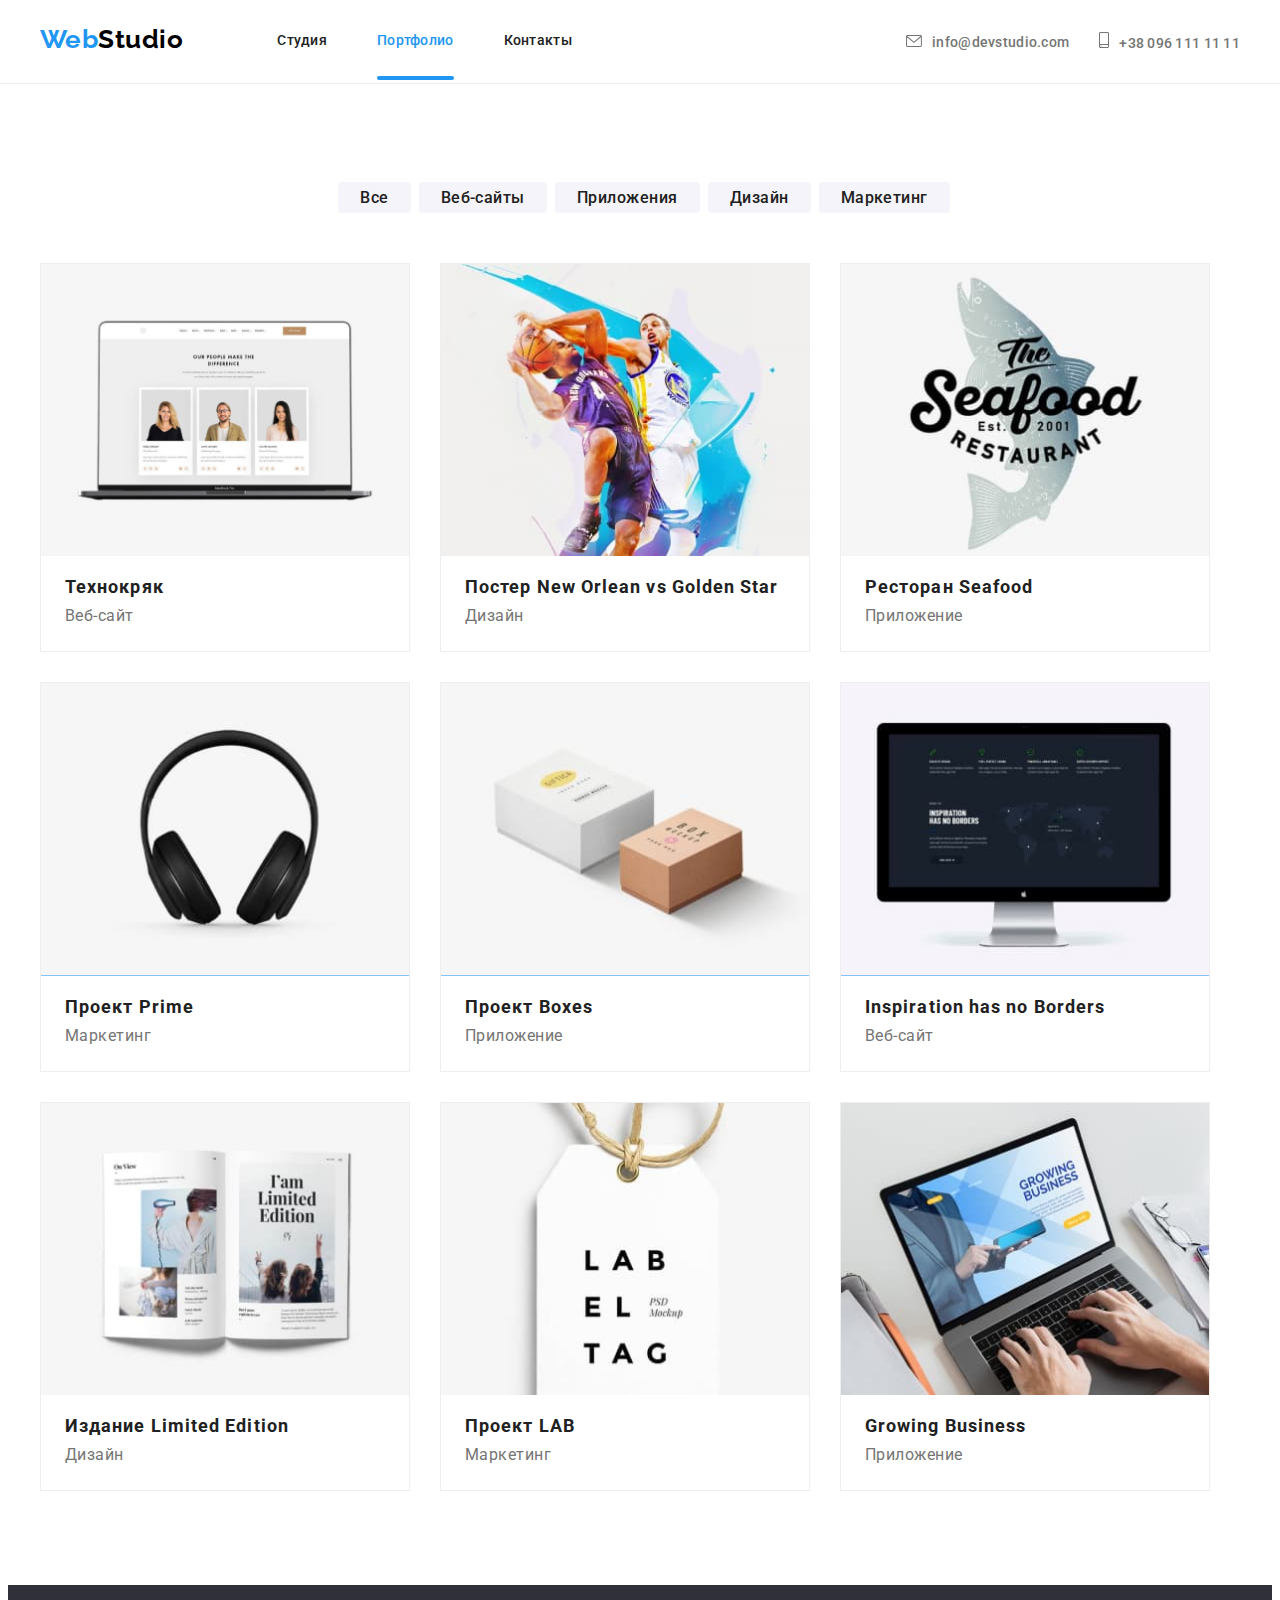
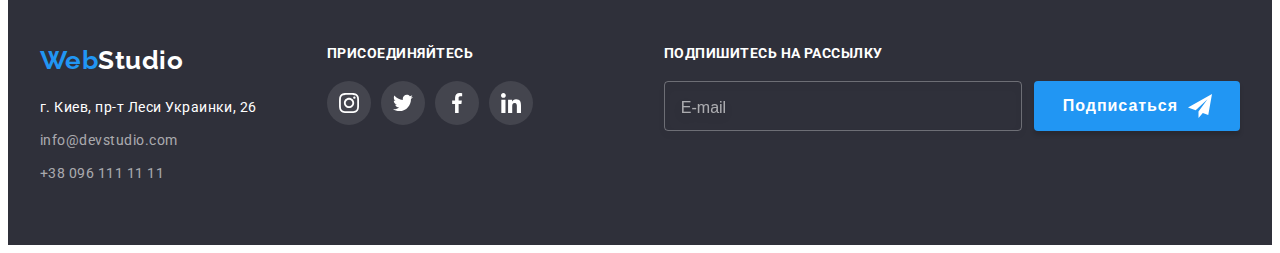
==== commit 944f0ac5: "Подключает @mixin" ====
--- a/portfolio.html
+++ b/portfolio.html
@@ -23,7 +23,7 @@
                 </div>
                 <ul class="nav-list">
                     <li class="nav__item"><a href="./index.html" class="nav__link">Студия</a></li>
-                    <li class="nav__item"><a href="./portfolio.html" class="nav__link current">Портфолио</a></li>
+                    <li class="nav__item"><a href="./portfolio.html" class="nav__link nav__link--current">Портфолио</a></li>
                     <li class="nav__item"><a href="#" class="nav__link">Контакты</a></li>
                 </ul>
             </nav>
@@ -58,129 +58,129 @@
                 <!--Деятельность-->       
                 <h2 class="products-title visually-hidden">Направления деятельности</h2>
                     <ul class="products-list">
-                    <li class="products-item">
-                        <a class="products-item__link">
-                            <div class="products-item__wrap">
-                                <img class="products-item__img" src="./images/portfo1.jpg" 
+                    <li class="products-list__item">
+                        <a class="products-list__link">
+                            <div class="products-list__wrap">
+                                <img class="products-list__img" src="./images/portfo1.jpg" 
                                     alt="Ноутбук с изображением троих людей" width="370">
-                                <p class="products-item__article">Технокряк это современная площадка распространения коронавируса. Компании используют эту платформу для цифрового
-                                    шпионажа и атак на защищённые сервера конкурентов.</p>
-                            </div>
-                            <div class="products-item__box">
-                                <h3 class="products-item__title">Технокряк</h3>
-                                <p class="products-item__text">Веб-сайт</p>
-                            </div>
-                        </a>
-                    </li>
-                    <li class="products-item">
-                        <a class="products-item__link">
-                            <div class="products-item__wrap">
-                                <img class="products-item__img" src="./images/portfo2.jpg" 
+                                <p class="products-list__article">Технокряк это современная площадка распространения коронавируса. Компании используют эту платформу для цифрового
+                                    шпионажа и атак на защищённые сервера конкурентов.</p>
+                            </div>
+                            <div class="products-list__box">
+                                <h3 class="products-list__title">Технокряк</h3>
+                                <p class="products-list__text">Веб-сайт</p>
+                            </div>
+                        </a>
+                    </li>
+                    <li class="products-list__item">
+                        <a class="products-list__link">
+                            <div class="products-list__wrap">
+                                <img class="products-list__img" src="./images/portfo2.jpg" 
                                 alt="Два игрока баскетбола" width="370">
-                                <p class="products-item__article">Технокряк это современная площадка распространения коронавируса. Компании используют эту платформу для цифрового
-                                    шпионажа и атак на защищённые сервера конкурентов.</p>
-                            </div>
-                            <div class="products-item__box">
-                                <h3 class="products-item__title">Постер <span lang="en">New Orlean vs Golden Star</span></h3>
-                                <p class="products-item__text">Дизайн</p>
-                            </div>
-                        </a>
-                    </li>
-                    <li class="products-item">
-                        <a class="products-item__link">
-                            <div class="products-item__wrap">
-                                <img class="products-item__img" src="./images/portfo3.jpg" 
+                                <p class="products-list__article">Технокряк это современная площадка распространения коронавируса. Компании используют эту платформу для цифрового
+                                    шпионажа и атак на защищённые сервера конкурентов.</p>
+                            </div>
+                            <div class="products-list__box">
+                                <h3 class="products-list__title">Постер <span lang="en">New Orlean vs Golden Star</span></h3>
+                                <p class="products-list__text">Дизайн</p>
+                            </div>
+                        </a>
+                    </li>
+                    <li class="products-list__item">
+                        <a class="products-list__link">
+                            <div class="products-list__wrap">
+                                <img class="products-list__img" src="./images/portfo3.jpg" 
                                 alt="Логотип рыбного ресторана" width="370">
-                                <p class="products-item__article">Технокряк это современная площадка распространения коронавируса. Компании используют эту платформу для цифрового
-                                    шпионажа и атак на защищённые сервера конкурентов.</p>
-                            </div>
-                            <div class="products-item__box">
-                                <h3 class="products-item__title">Ресторан <span lang="en">Seafood</span></h3>
-                                <p class="products-item__text">Приложение</p>
-                            </div>
-                        </a>
-                    </li>
-                    <li class="products-item">
-                        <a class="products-item__link">
-                            <div class="products-item__wrap">
-                                <img class="products-item__img" src="./images/portfo4.jpg" 
+                                <p class="products-list__article">Технокряк это современная площадка распространения коронавируса. Компании используют эту платформу для цифрового
+                                    шпионажа и атак на защищённые сервера конкурентов.</p>
+                            </div>
+                            <div class="products-list__box">
+                                <h3 class="products-list__title">Ресторан <span lang="en">Seafood</span></h3>
+                                <p class="products-list__text">Приложение</p>
+                            </div>
+                        </a>
+                    </li>
+                    <li class="products-list__item">
+                        <a class="products-list__link">
+                            <div class="products-list__wrap">
+                                <img class="products-list__img" src="./images/portfo4.jpg" 
                                 alt="Наушники" width="370">
-                                <p class="products-item__article">Технокряк это современная площадка распространения коронавируса. Компании используют эту платформу для цифрового
-                                    шпионажа и атак на защищённые сервера конкурентов.</p>
-                            </div>
-                            <div class="products-item__box">
-                                <h3 class="products-item__title">Проект <span lang="en">Prime</span></h3>
-                                <p class="products-item__text">Маркетинг</p>
-                            </div>
-                        </a>
-                    </li>
-                    <li class="products-item">
-                        <a class="products-item__link">
-                            <div class="products-item__wrap">
-                                <img class="products-item__img" src="./images/portfo5.jpg" 
+                                <p class="products-list__article">Технокряк это современная площадка распространения коронавируса. Компании используют эту платформу для цифрового
+                                    шпионажа и атак на защищённые сервера конкурентов.</p>
+                            </div>
+                            <div class="products-list__box">
+                                <h3 class="products-list__title">Проект <span lang="en">Prime</span></h3>
+                                <p class="products-list__text">Маркетинг</p>
+                            </div>
+                        </a>
+                    </li>
+                    <li class="products-list__item">
+                        <a class="products-list__link">
+                            <div class="products-list__wrap">
+                                <img class="products-list__img" src="./images/portfo5.jpg" 
                                 alt="Две коробки на столе" width="370">
-                                <p class="products-item__article">Технокряк это современная площадка распространения коронавируса. Компании используют эту платформу для цифрового
-                                    шпионажа и атак на защищённые сервера конкурентов.</p>
-                            </div>
-                        <div class="products-item__box">
-                            <h3 class="products-item__title">Проект <span lang="en">Boxes</span></h3>
-                                <p class="products-item__text">Приложение</p>
-                            </div>
-                        </a>
-                    </li>
-                    <li class="products-item">
-                        <a class="products-item__link">
-                            <div class="products-item__wrap">
-                                <img class="products-item__img" src="./images/portfo6.jpg" 
+                                <p class="products-list__article">Технокряк это современная площадка распространения коронавируса. Компании используют эту платформу для цифрового
+                                    шпионажа и атак на защищённые сервера конкурентов.</p>
+                            </div>
+                        <div class="products-list__box">
+                            <h3 class="products-list__title">Проект <span lang="en">Boxes</span></h3>
+                                <p class="products-list__text">Приложение</p>
+                            </div>
+                        </a>
+                    </li>
+                    <li class="products-list__item">
+                        <a class="products-list__link">
+                            <div class="products-list__wrap">
+                                <img class="products-list__img" src="./images/portfo6.jpg" 
                                 alt="Страничка сайта на мониторе" width="370">
-                                <p class="products-item__article">Технокряк это современная площадка распространения коронавируса. Компании используют эту платформу для цифрового
-                                    шпионажа и атак на защищённые сервера конкурентов.</p>
-                            </div>
-                            <div class="products-item__box">
-                                <h3 class="products-item__title" lang="en">Inspiration has no Borders</h3>
-                                <p class="products-item__text">Веб-сайт</p>
-                            </div>
-                        </a>
-                    </li>
-                    <li class="products-item">
-                        <a class="products-item__link">
-                            <div class="products-item__wrap">
-                                <img class="products-item__img" src="./images/portfo7.jpg" 
+                                <p class="products-list__article">Технокряк это современная площадка распространения коронавируса. Компании используют эту платформу для цифрового
+                                    шпионажа и атак на защищённые сервера конкурентов.</p>
+                            </div>
+                            <div class="products-list__box">
+                                <h3 class="products-list__title" lang="en">Inspiration has no Borders</h3>
+                                <p class="products-list__text">Веб-сайт</p>
+                            </div>
+                        </a>
+                    </li>
+                    <li class="products-list__item">
+                        <a class="products-list__link">
+                            <div class="products-list__wrap">
+                                <img class="products-list__img" src="./images/portfo7.jpg" 
                                 alt="Журнал в развороте" width="370">
-                                <p class="products-item__article">Технокряк это современная площадка распространения коронавируса. Компании используют эту платформу для цифрового
-                                    шпионажа и атак на защищённые сервера конкурентов.</p>
-                            </div>
-                            <div class="products-item__box">
-                                <h3 class="products-item__title">Издание <span lang="en">Limited Edition</span></h3>
-                                <p class="products-item__text">Дизайн</p>
-                            </div>
-                        </a>
-                    </li>
-                    <li class="products-item">
-                        <a class="products-item__link">
-                            <div class="products-item__wrap">
-                                <img class="products-item__img" src="./images/portfo8.jpg" 
+                                <p class="products-list__article">Технокряк это современная площадка распространения коронавируса. Компании используют эту платформу для цифрового
+                                    шпионажа и атак на защищённые сервера конкурентов.</p>
+                            </div>
+                            <div class="products-list__box">
+                                <h3 class="products-list__title">Издание <span lang="en">Limited Edition</span></h3>
+                                <p class="products-list__text">Дизайн</p>
+                            </div>
+                        </a>
+                    </li>
+                    <li class="products-list__item">
+                        <a class="products-list__link">
+                            <div class="products-list__wrap">
+                                <img class="products-list__img" src="./images/portfo8.jpg" 
                                 alt="Изображение бирки с надписью" width="370">
-                                <p class="products-item__article">Технокряк это современная площадка распространения коронавируса. Компании используют эту платформу для цифрового
-                                    шпионажа и атак на защищённые сервера конкурентов.</p>
-                            </div>
-                            <div class="products-item__box">
-                                <h3 class="products-item__title">Проект <span lang="en">LAB</span></h3>
-                                <p class="products-item__text">Маркетинг</p>
-                            </div>
-                        </a>
-                    </li>
-                    <li class="products-item">
-                        <a class="products-item__link">
-                            <div class="products-item__wrap">
-                                <img class="products-item__img" src="./images/portfo9.jpg" 
+                                <p class="products-list__article">Технокряк это современная площадка распространения коронавируса. Компании используют эту платформу для цифрового
+                                    шпионажа и атак на защищённые сервера конкурентов.</p>
+                            </div>
+                            <div class="products-list__box">
+                                <h3 class="products-list__title">Проект <span lang="en">LAB</span></h3>
+                                <p class="products-list__text">Маркетинг</p>
+                            </div>
+                        </a>
+                    </li>
+                    <li class="products-list__item">
+                        <a class="products-list__link">
+                            <div class="products-list__wrap">
+                                <img class="products-list__img" src="./images/portfo9.jpg" 
                                 alt="Ноутбук с картинкой рекламы приложения" width="370">
-                                <p class="products-item__article">Технокряк это современная площадка распространения коронавируса. Компании используют эту платформу для цифрового
-                                    шпионажа и атак на защищённые сервера конкурентов.</p>
-                            </div>
-                            <div class="products-item__box">
-                                <h3 class="products-item__title" lang="en">Growing Business</h3>
-                                <p class="products-item__text">Приложение</p>
+                                <p class="products-list__article">Технокряк это современная площадка распространения коронавируса. Компании используют эту платформу для цифрового
+                                    шпионажа и атак на защищённые сервера конкурентов.</p>
+                            </div>
+                            <div class="products-list__box">
+                                <h3 class="products-list__title" lang="en">Growing Business</h3>
+                                <p class="products-list__text">Приложение</p>
                             </div>
                         </a>
                     </li>        
@@ -189,11 +189,12 @@
         </section>
     </main>
         <!--Подвал-->
-        <footer class="footer">
+        <footer class="page-footer">
             <div class="footer container">
                 <div class="footer-address">
-                    <div class="logo logo__footer">
-                        <a href="./index.html" class="logo__item" lang="en">Web<span class="logo__white">Studio</span></a>
+                    <div class="logo logo--indents">
+                        <a href="./index.html" class="logo__item" 
+                        lang="en">Web<span class="logo__black logo__black--inversion">Studio</span></a>
                     </div>
                     <address>
                         <ul class="footer-address__list">
@@ -239,11 +240,11 @@
                 <!-- Подписка на рассылку -->
                 <form class="subscribe-form">
                     <b class="subscribe-form__title">Подпишитесь на рассылку</b>
-                    <div class="subscribe">
-                        <input type="email" name="subscribe-mail" class="subscribe__input" required id="subscribe-mail"
+                    <div class="subscribe-form__box">
+                        <input type="email" name="subscribe-mail" class="subscribe-form__input" required id="subscribe-mail"
                             placeholder="E-mail">
-                        <button type="submit" class="subscribe__submit">Подписаться
-                            <svg class="subscribe__icon" width="24" height="24">
+                        <button type="submit" class="subscribe-form__submit">Подписаться
+                            <svg class="subscribe-form__icon" width="24" height="24">
                                 <use href="./images/icons.svg#icon-icon-send"></use>
                             </svg>
                         </button>
--- a/css/main.css
+++ b/css/main.css
@@ -31,6 +31,12 @@
   margin: -1px;
 }
 
+.contacts, .contacts .contacts__item, .features .features__list .features__icon, .activities, .socials-list .socials-list__link, .customers__list, .customers__list .customers__link, .footer-socials .footer-socials-list, .footer-socials .footer-socials__link, .filters-list {
+  display: flex;
+  align-items: center;
+  justify-content: center;
+}
+
 p,
 h1,
 h2,
@@ -111,7 +117,7 @@
   font-family: inherit;
   font-weight: 500;
   font-size: 16px;
-  line-height: calc(26 / 16);
+  line-height: calc($lh / $fz);
   letter-spacing: 0.03em;
   background-color: var(--background-color-btn);
   color: var(--title-text-color);
@@ -128,26 +134,29 @@
   margin-left: auto;
 }
 
-.subscribe-form__title {
+.subscribe-form .subscribe-form__title {
   display: flex;
   font-weight: 700;
   font-size: 14px;
-  line-height: calc(16 / 14);
+  line-height: calc($lh / $fz);
+  letter-spacing: nule;
   text-transform: uppercase;
   color: var(--secondary-text-color);
   margin-bottom: 20px;
 }
 
-.subscribe {
+.subscribe-form .subscribe-form__box {
   display: flex;
   flex-direction: row;
 }
 
-.subscribe__input {
+.subscribe-form .subscribe-form__input {
   width: 358px;
   height: 50px;
-  font-size: 16px;
-  line-height: calc(20 / 16);
+  font-weight: nule;
+  font-size: 20px;
+  line-height: calc($lh / $fz);
+  letter-spacing: nule;
   color: rgba(255, 255, 255, 0.6);
   background-color: transparent;
   border: 1px solid rgba(255, 255, 255, 0.3);
@@ -159,17 +168,17 @@
   transition: border-color var(--transition);
 }
 
-.subscribe__input:focus {
+.subscribe-form .subscribe-form__input:focus {
   border-color: var(--akcent-text-color);
 }
 
-.subscribe__input::placeholder {
+.subscribe-form .subscribe-form__input::placeholder {
   font-size: 16px;
   line-height: calc(20 / 16);
   color: rgba(255, 255, 255, 0.6);
 }
 
-.subscribe__submit {
+.subscribe-form .subscribe-form__submit {
   display: flex;
   align-items: center;
   text-align: center;
@@ -178,7 +187,7 @@
   height: 50px;
   font-weight: 700;
   font-size: 16px;
-  line-height: calc(30 / 16);
+  line-height: calc($lh / $fz);
   letter-spacing: 0.06em;
   color: var(--secondary-text-color);
   background-color: var(--akcent-text-color);
@@ -190,11 +199,11 @@
   transition: background-color var(--transition);
 }
 
-.subscribe__submit:hover, .subscribe__submit:focus {
+.subscribe-form .subscribe-form__submit:hover, .subscribe-form .subscribe-form__submit:focus {
   background-color: #188ce8;
 }
 
-.subscribe__icon {
+.subscribe-form .subscribe-form__submit .subscribe-form__icon {
   margin-left: 10px;
 }
 
@@ -232,7 +241,7 @@
   transition: transform 500ms;
 }
 
-.modal__close-btn {
+.modal .modal__close-btn {
   display: flex;
   top: 8px;
   right: 8px;
@@ -250,18 +259,19 @@
   transition: color var(--transition);
 }
 
-.modal__close-svg {
+.modal .modal__close-svg {
   transition: fill var(--transition);
 }
 
-.modal__close-svg:hover, .modal__close-svg:hover {
+.modal .modal__close-svg:hover, .modal .modal__close-svg:hover {
   fill: var(--akcent-text-color);
 }
 
-.modal__title {
+.modal .modal__title {
   font-weight: 700;
   font-size: 20px;
-  line-height: calc(23 / 20);
+  line-height: calc($lh / $fz);
+  letter-spacing: nule;
   text-align: center;
   margin-bottom: 12px;
   color: var(--title-text-color);
@@ -306,8 +316,9 @@
 }
 
 .modal-form__label {
+  font-weight: none;
   font-size: 12px;
-  line-height: calc(14 / 12);
+  line-height: calc($lh / $fz);
   letter-spacing: 0.01em;
   margin-bottom: 4px;
   display: block;
@@ -321,8 +332,9 @@
   box-sizing: border-box;
   border-radius: 4px;
   padding: 12px 16px;
+  font-weight: nule;
   font-size: 12px;
-  line-height: calc(14 / 12);
+  line-height: calc($lh / $fz);
   letter-spacing: 0.01em;
   color: rgba(117, 117, 117, 0.5);
   resize: none;
@@ -332,8 +344,9 @@
 }
 
 .modal-form__text::placeholder {
+  font-weight: nule;
   font-size: 12px;
-  line-height: calc(14 / 12);
+  line-height: calc($lh / $fz);
   letter-spacing: 0.01em;
   color: rgba(117, 117, 117, 0.5);
 }
@@ -342,12 +355,12 @@
   border-color: var(--akcent-text-color);
 }
 
-.modal-checkbox-content {
+.modal-form__checkbox-content {
   display: flex;
   margin-bottom: 30px;
 }
 
-.modal-checkbox__text {
+.modal-form__checkbox-text {
   font-size: 14px;
   line-height: calc(24 / 14);
   color: var(--primary-text-color);
@@ -356,7 +369,7 @@
   justify-content: center;
 }
 
-.modal-checkbox__text span {
+.modal-form__checkbox-text span {
   width: 16px;
   height: 15px;
   border: 2px solid var(--title-text-color);
@@ -367,22 +380,24 @@
   justify-content: center;
 }
 
-.modal-checkbox__icon {
+.modal-form__checkbox-icon {
   fill: transparent;
 }
 
-.modal-checkbox:checked + .modal-checkbox__text span {
+.modal-form__checkbox:checked + .modal-form__checkbox-text span {
   background-color: var(--akcent-text-color);
   border: none;
 }
 
-.modal-checkbox:checked + .modal-checkbox__text svg {
+.modal-form__checkbox:checked + .modal-form__checkbox-text svg {
   fill: var(--secondary-text-color);
 }
 
-.modal-checkbox__link {
+.modal-form__checkbox-link {
+  font-weight: nule;
   font-size: 14px;
-  line-height: calc(24 / 14);
+  line-height: calc($lh / $fz);
+  letter-spacing: 0.01em;
   color: var(--akcent-text-color);
   text-decoration: underline;
   display: flex;
@@ -390,11 +405,11 @@
   justify-content: center;
 }
 
-.modal-submit {
+.modal-form__submit {
   display: block;
   font-weight: 700;
   font-size: 16px;
-  line-height: calc(30 / 16);
+  line-height: calc($lh / $fz);
   letter-spacing: 0.06em;
   padding: 10px 55px;
   color: var(--secondary-text-color);
@@ -409,7 +424,7 @@
   transition: background-color var(--transition);
 }
 
-.modal-submit:hover, .modal-submit:focus {
+.modal-form__submit:hover, .modal-form__submit:focus {
   background-color: #188ce8;
 }
 
@@ -419,25 +434,25 @@
   padding-bottom: 25px;
 }
 
-.logo__item {
+.logo .logo__item {
   font-family: "Raleway", sans-serif;
   font-weight: 700;
   font-size: 26px;
-  line-height: calc(31 / 26);
+  line-height: calc($lh / $fz);
+  letter-spacing: nule;
   color: var(--akcent-text-color);
 }
 
-.logo__item .logo__black {
+.logo__black {
   color: black;
 }
 
-.logo__footer {
+.logo--indents {
   padding: 0;
   margin-bottom: 20px;
 }
 
-.logo__white {
-  background-color: var(--background-color-footer);
+.logo__black--inversion {
   color: white;
 }
 
@@ -464,74 +479,33 @@
   margin-right: auto;
 }
 
-.nav-list {
+.nav .nav-list {
   display: flex;
   margin-left: 94px;
 }
 
-/* .site-nav .item:not(:last-child) {
-  margin-right: 50px;} */
-.nav__item + .nav__item {
+.nav .nav__item + .nav__item {
   margin-left: 50px;
 }
 
-.nav__link {
+.nav .nav__link {
   display: flex;
   padding-top: 32px;
   padding-bottom: 32px;
   font-weight: 500;
   font-size: 14px;
-  line-height: calc(16 / 14);
+  line-height: calc($lh / $fz);
   letter-spacing: 0.02em;
   color: var(--title-text-color);
   transition: color var(--transition);
 }
 
-/*-------------- Contacts --------------*/
-.contacts {
-  display: flex;
-  align-items: center;
-  justify-items: center;
-  margin-left: auto;
-}
-
-.contacts__item {
-  display: flex;
-  align-items: center;
-  justify-items: center;
-  font-weight: 500;
-  font-size: 14px;
-  line-height: calc(16 / 14);
-  letter-spacing: 0.02em;
-  padding-top: 32px;
-  padding-bottom: 32px;
-  transition: color var(--transition);
-}
-
-.contacts__item + .contacts__item {
-  margin-left: 30px;
-}
-
-.contacts__icon {
-  fill: currentColor;
-  margin-right: 10px;
-}
-
-.contacts__link {
-  text-decoration: none;
-  color: var(--primary-text-color);
-}
-
-.contacts__link:hover, .contacts__link:focus {
-  color: var(--akcent-text-color);
-}
-
-.current {
+.nav .nav__link--current {
   color: var(--akcent-text-color);
   position: relative;
 }
 
-.current::after {
+.nav .nav__link--current::after {
   content: "";
   width: 100%;
   height: 4px;
@@ -541,6 +515,39 @@
   bottom: 0;
   border-radius: 2px;
   transition: background-color var(--transition);
+}
+
+/*-------------- Contacts --------------*/
+.contacts {
+  margin-left: auto;
+}
+
+.contacts .contacts__item {
+  font-weight: 500;
+  font-size: 14px;
+  line-height: calc($lh / $fz);
+  letter-spacing: 0.02em;
+  padding-top: 32px;
+  padding-bottom: 32px;
+  transition: color var(--transition);
+}
+
+.contacts .contacts__item + .contacts__item {
+  margin-left: 30px;
+}
+
+.contacts .contacts__icon {
+  fill: currentColor;
+  margin-right: 10px;
+}
+
+.contacts .contacts__link {
+  text-decoration: none;
+  color: var(--primary-text-color);
+}
+
+.contacts .contacts__link:hover, .contacts .contacts__link:focus {
+  color: var(--akcent-text-color);
 }
 
 .hero {
@@ -563,7 +570,7 @@
   margin-bottom: 30px;
   font-weight: 900;
   font-size: 44px;
-  line-height: calc(60 / 44);
+  line-height: calc($lh / $fz);
   letter-spacing: 0.06em;
   text-transform: uppercase;
   color: var(--secondary-text-color);
@@ -574,7 +581,7 @@
   font-family: inherit;
   font-weight: 700;
   font-size: 16px;
-  line-height: calc(30 / 16);
+  line-height: calc($lh / $fz);
   letter-spacing: 0.06em;
   color: var(--secondary-text-color);
   background-color: var(--akcent-text-color);
@@ -585,53 +592,41 @@
   padding-bottom: 0;
 }
 
-.features__list {
+.features .features__list {
   display: flex;
   flex-wrap: wrap;
   margin-top: 0;
-  /* .features-list .item:not(:last-child) {
-  margin-right: 30px;} */
-}
-
-.features__list .features__title {
+}
+
+.features .features__list .features__title {
   font-weight: 700;
   font-size: 14px;
-  line-height: calc(16 / 14);
+  line-height: calc($lh / $fz);
+  letter-spacing: nule;
   text-transform: uppercase;
   color: var(--title-text-color);
 }
 
-.features__list .features__item {
+.features .features__list .features__item {
   width: 270px;
 }
 
-.features__list .features__item + .features__item {
+.features .features__list .features__item + .features__item {
   margin-left: 30px;
 }
 
-.features__list .features__text {
+.features .features__list .features__text {
   font-size: 14px;
   line-height: calc(24 / 14);
   padding-top: 10px;
   color: var(--primary-text-color);
 }
 
-.features__list .features__icon {
-  display: flex;
-  align-items: center;
-  justify-content: center;
+.features .features__list .features__icon {
   width: 270px;
   height: 120px;
   background-color: var(--background-color-btn);
   margin-bottom: 30px;
-}
-
-.activities {
-  display: flex;
-  align-items: center;
-  justify-content: center;
-  /* .activities-list .item:not(:last-child) {
-  margin-right: 30px;} */
 }
 
 .activities .activities__list {
@@ -669,24 +664,24 @@
   background-color: var(--background-color-btn);
 }
 
-.team__list {
-  display: flex;
-}
-
-.team-item {
+.team .team__list {
+  display: flex;
+}
+
+.team .team-item {
   display: inline-block;
   width: 270px;
   background-color: var(--background-color-body);
 }
 
-.team-item__content {
+.team .team-item__content {
   padding-top: 30px;
   padding-bottom: 30px;
   box-shadow: var(--team-card-shadows);
   border-radius: 0px 0px 4px 4px;
 }
 
-.team-item__title {
+.team .team-item__title {
   font-weight: 500;
   font-size: 16px;
   line-height: calc(19 / 16);
@@ -695,7 +690,7 @@
   color: var(--title-text-color);
 }
 
-.team-item__text {
+.team .team-item__text {
   margin-bottom: 16px;
   font-size: 16px;
   line-height: calc(19 / 16);
@@ -703,7 +698,7 @@
   color: var(--primary-text-color);
 }
 
-.team-item + .team-item {
+.team .team-item + .team-item {
   margin-left: 30px;
 }
 
@@ -713,10 +708,7 @@
   justify-content: center;
 }
 
-.socials-list__link {
-  display: flex;
-  align-items: center;
-  justify-content: center;
+.socials-list .socials-list__link {
   width: 44px;
   height: 44px;
   background-color: var(--background-color-body);
@@ -725,30 +717,24 @@
   transition: color var(--transition), background-color var(--transition);
 }
 
-.socials-list__link:hover, .socials-list__link:focus {
+.socials-list .socials-list__link:hover, .socials-list .socials-list__link:focus {
   background-color: var(--akcent-text-color);
   color: var(--secondary-text-color);
 }
 
-.socials-list__icon {
+.socials-list .socials-list__icon {
   fill: currentColor;
 }
 
-.socials-list__item:not(:last-child) {
+.socials-list .socials-list__item:not(:last-child) {
   margin-right: 10px;
 }
 
 .customers__list {
-  display: flex;
-  align-items: center;
-  justify-content: center;
   fill: var(--socials-icons-color);
 }
 
-.customers__link {
-  display: flex;
-  align-items: center;
-  justify-content: center;
+.customers__list .customers__link {
   box-sizing: border-box;
   width: 170px;
   height: 92px;
@@ -758,20 +744,20 @@
   transition: color var(--transition), border var(--transition);
 }
 
-.customers__link:hover, .customers__link:focus {
+.customers__list .customers__link:hover, .customers__list .customers__link:focus {
   color: var(--akcent-text-color);
   border-color: var(--akcent-text-color);
 }
 
-.customers__icon {
+.customers__list .customers__icon {
   fill: currentColor;
 }
 
-.customers__item:not(:last-child) {
+.customers__list .customers__item:not(:last-child) {
   margin-right: 30px;
 }
 
-.footer {
+.page-footer {
   margin-right: auto;
   margin-left: auto;
   background-color: var(--background-color-footer);
@@ -783,7 +769,7 @@
   padding-bottom: 60px;
 }
 
-.footer-address__list {
+.footer .footer-address__list {
   display: flex;
   flex-direction: column;
   font-style: normal;
@@ -793,21 +779,21 @@
   margin-right: auto;
 }
 
-.footer-address__item:not(:last-child) {
+.footer .footer-address__item:not(:last-child) {
   margin-bottom: 9px;
 }
 
-.footer-address__text {
-  color: var(--secondary-text-color);
-}
-
-.footer-address__link {
+.footer .footer-address__text {
+  color: var(--secondary-text-color);
+}
+
+.footer .footer-address__link {
   text-decoration: none;
   color: rgba(255, 255, 255, 0.6);
   transition: color var(--transition);
 }
 
-.footer-address__link:hover, .footer-address__link:focus {
+.footer .footer-address__link:hover, .footer .footer-address__link:focus {
   color: var(--akcent-text-color);
 }
 
@@ -818,25 +804,17 @@
   margin-left: 70px;
 }
 
-.footer-socials__title {
+.footer-socials .footer-socials__title {
   font-weight: 700;
   font-size: 14px;
-  line-height: calc(16 / 14);
+  line-height: calc($lh / $fz);
+  letter-spacing: nule;
   text-transform: uppercase;
   color: var(--secondary-text-color);
   margin-bottom: 20px;
 }
 
-.footer-socials-list {
-  display: flex;
-  align-items: center;
-  justify-content: center;
-}
-
-.footer-socials__link {
-  display: flex;
-  align-items: center;
-  justify-content: center;
+.footer-socials .footer-socials__link {
   width: 44px;
   height: 44px;
   border-radius: 50%;
@@ -844,21 +822,19 @@
   transition: background-color var(--transition);
 }
 
-.footer-socials__link:hover, .footer-socials__link:focus {
+.footer-socials .footer-socials__link:hover, .footer-socials .footer-socials__link:focus {
   background-color: var(--akcent-text-color);
 }
 
-.footer-socials__icon {
+.footer-socials .footer-socials__icon {
   fill: var(--secondary-text-color);
 }
 
-.footer-socials__item:not(:last-child) {
+.footer-socials .footer-socials__item:not(:last-child) {
   margin-right: 10px;
 }
 
 .filters-list {
-  display: flex;
-  justify-content: center;
   margin-right: auto;
   margin-bottom: 50px;
   margin-left: auto;
@@ -874,7 +850,7 @@
   flex-wrap: wrap;
 }
 
-.products-list .products-item {
+.products-list .products-list__item {
   width: 370px;
   margin-right: 30px;
   margin-bottom: 30px;
@@ -883,27 +859,20 @@
   box-sizing: border-box;
 }
 
-.products-list .products-item:nth-child(3n) {
+.products-list .products-list__item:nth-child(3n) {
   margin-right: 0;
 }
 
-.products-list .products-item:nth-last-child(-n + 3) {
+.products-list .products-list__item:nth-last-child(-n + 3) {
   margin-bottom: 0;
 }
 
-/* ---------Альтернатива обнуления --------*/
-/* .activities-list .item:not(:nth-child(3n)) {
-  margin-right: 30px;
-}
-.activities-list .item:not(:nth-last-child(-n + 3)) {
-  margin-bottom: 30px;
-} */
-.products-item__wrap {
+.products-list__wrap {
   position: relative;
   overflow: hidden;
 }
 
-.products-item__article {
+.products-list__article {
   position: absolute;
   left: 0;
   bottom: 0;
@@ -917,35 +886,39 @@
   transition: transform 250ms linear;
 }
 
-.products-item__link {
+.products-list__link {
   display: block;
   transition: box-shadow var(--transition);
 }
 
-.products-item__link:hover .products-item__article {
+.products-list__link:hover .products-list__article {
   transform: translateY(0%);
 }
 
-.products-item__link:hover, .products-item__link:focus {
+.products-list__link:hover, .products-list__link:focus {
   box-shadow: var(--products-card-shadows);
 }
 
-.products-item__title {
+.products-list__title {
   margin-bottom: 4px;
   font-weight: 700;
   font-size: 18px;
-  line-height: calc(36 / 18);
+  line-height: calc($lh / $fz);
   letter-spacing: 0.06em;
   color: var(--title-text-color);
 }
 
-.products-item__text {
+.products-list__text {
+  font-weight: nule;
+  font-size: 16px;
+  line-height: calc($lh / $fz);
+  letter-spacing: nule;
   font-size: 16px;
   line-height: calc(30 / 16);
   color: var(--primary-text-color);
 }
 
-.products-item__box {
+.products-list__box {
   padding: 20px 24px;
 }
 /*# sourceMappingURL=main.css.map */